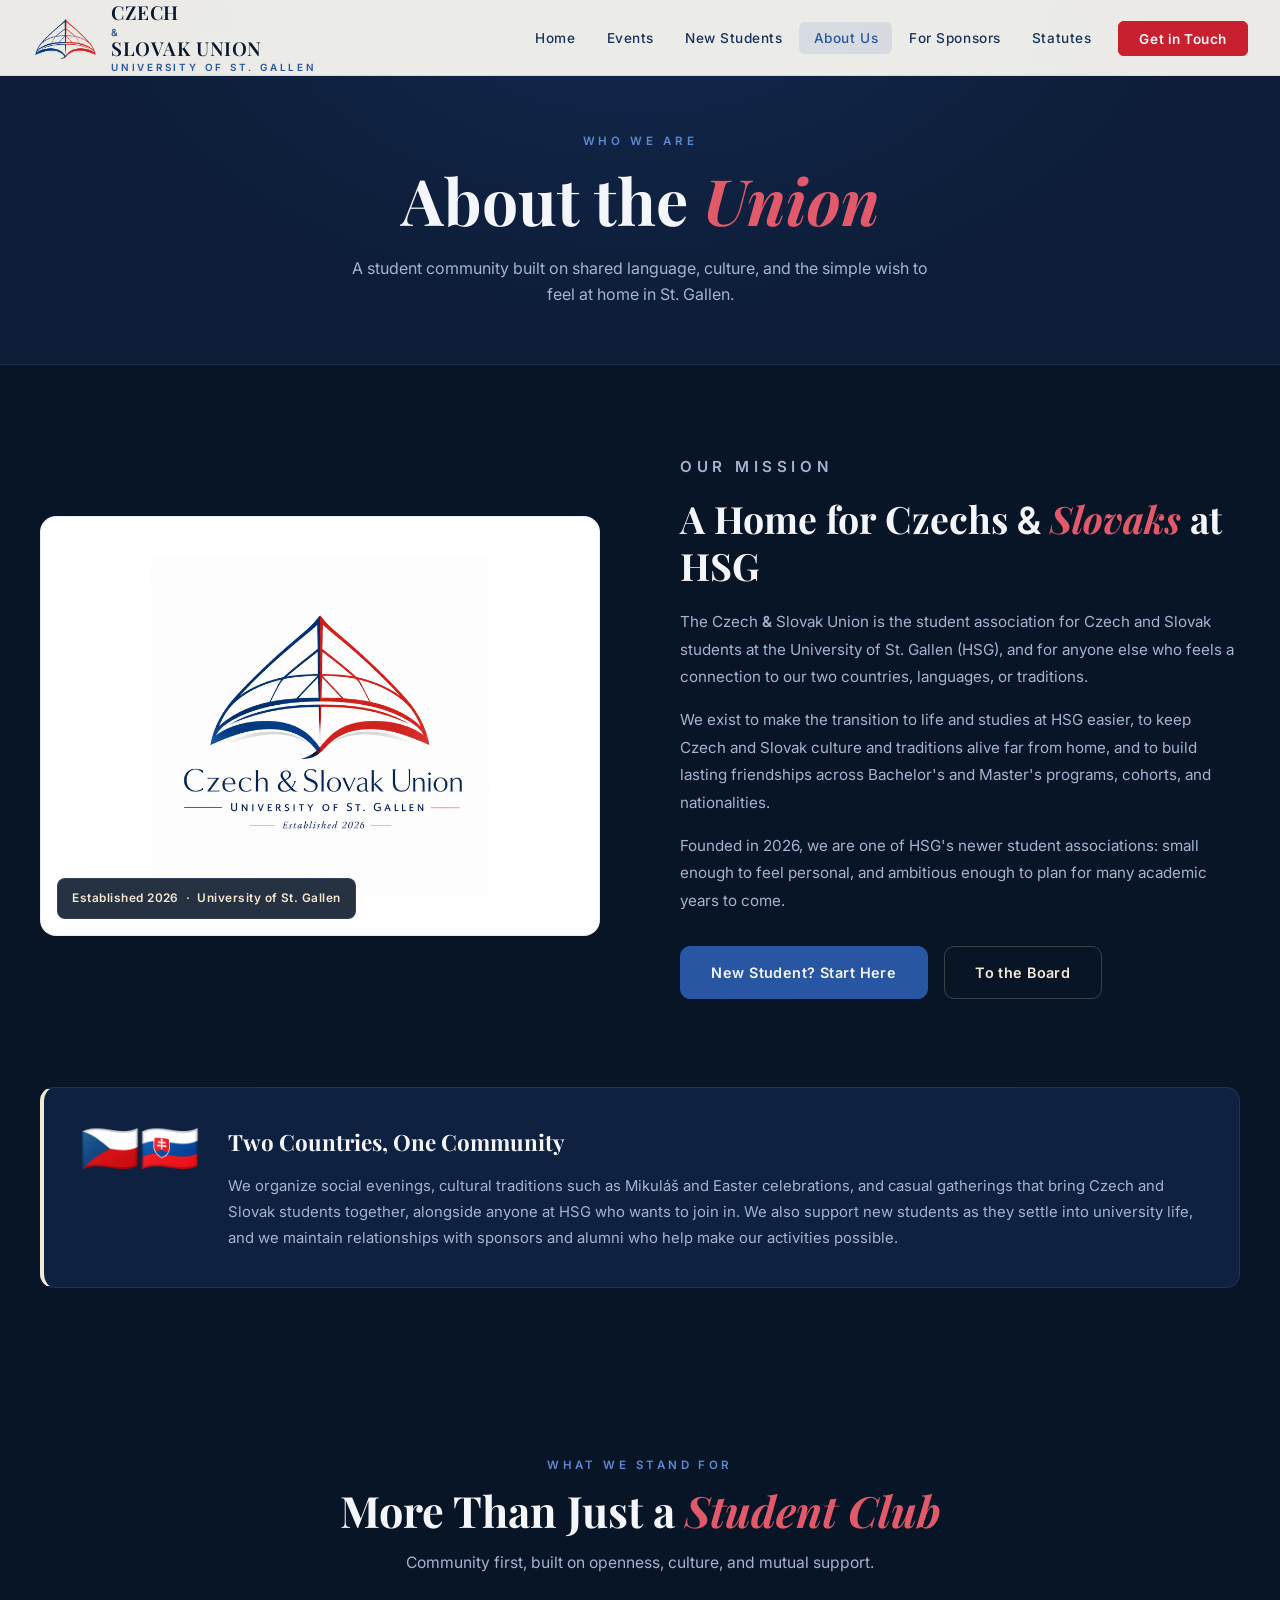
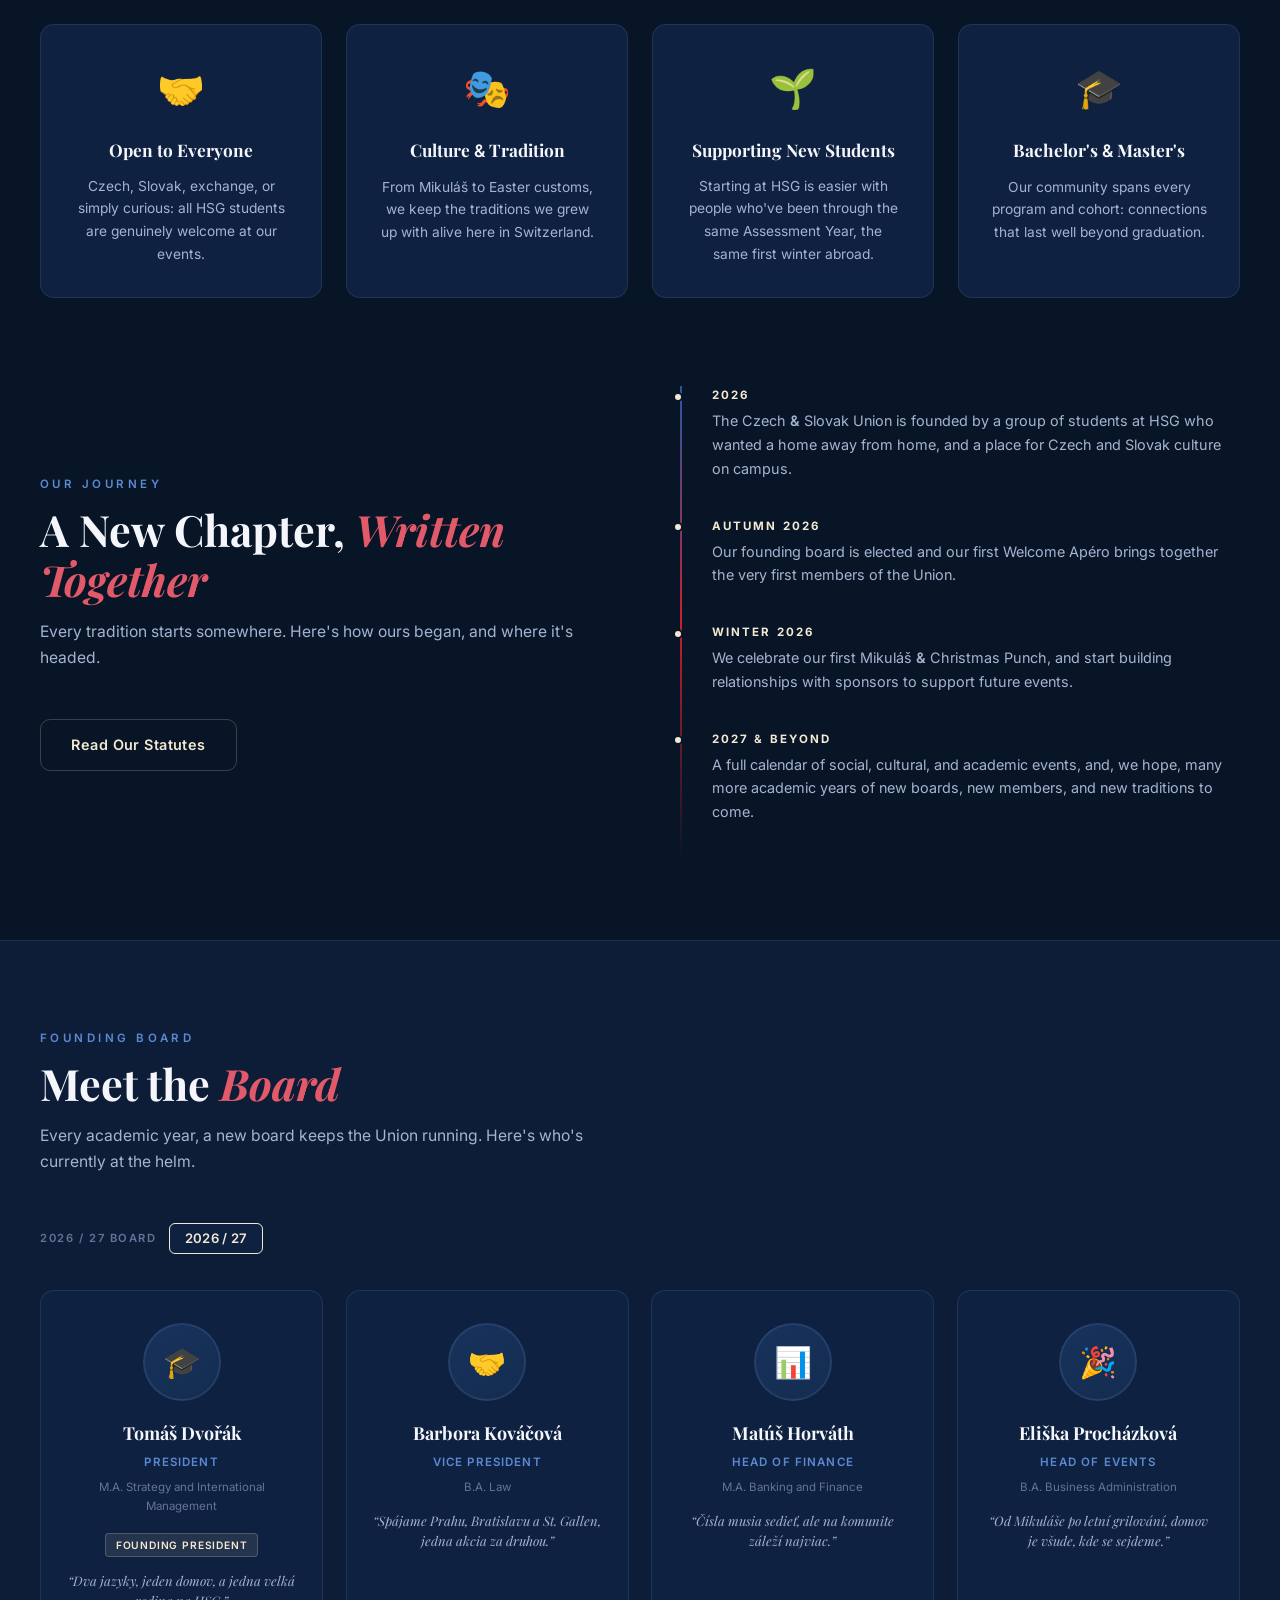
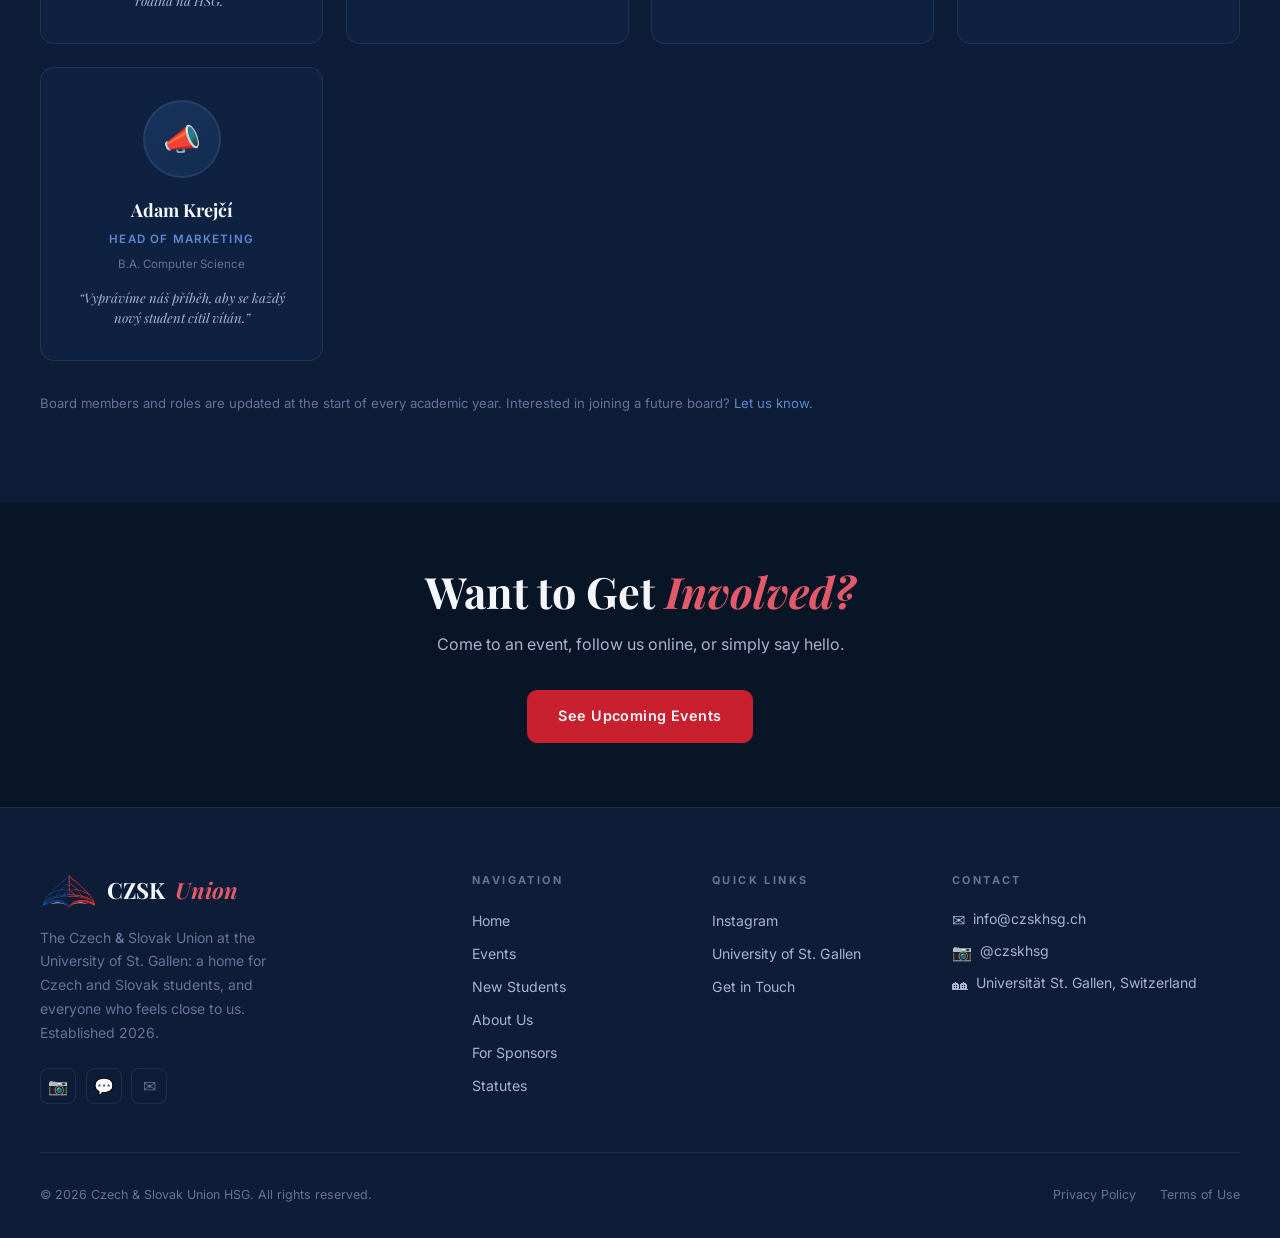
==== about.html @ ae528cc8 "first web" ====
<!DOCTYPE html>
<html lang="en">
<head>
  <meta charset="UTF-8" />
  <meta name="viewport" content="width=device-width, initial-scale=1.0" />
  <title>About Us &middot; Czech &amp; Slovak Union HSG</title>
  <meta name="description" content="Learn about the Czech & Slovak Union at the University of St. Gallen and meet the board." />
  <link rel="icon" href="assets/czech_slovak_union_dome_transparent_FavIcon.png" type="image/png" />
  <link rel="stylesheet" href="css/style.css" />
</head>
<body class="page-about">

  <!-- NAV -->
  <nav class="nav">
    <a href="index.html" class="nav-logo">
      <img src="assets/czech_slovak_union_dome_transparent_FavIcon.png" alt="Czech & Slovak Union Logo" onerror="this.style.display='none'" />
      <span class="nav-logo-text">CZECH <span class="amp">&amp;</span> SLOVAK UNION<span>University of St. Gallen</span></span>
    </a>
    <ul class="nav-links" id="nav-links">
      <li class="nav-mobile-header">
        <button class="nav-close" aria-label="Close menu">&#x2715;</button>
        <a href="index.html" class="nav-mobile-brand">
          <img src="assets/czech_slovak_union_dome_transparent_FavIcon.png" alt="Logo" onerror="this.style.display='none'" />
          <span class="nav-mobile-brand-text">CZECH <span class="amp">&amp;</span> SLOVAK UNION<span>University of St. Gallen</span></span>
        </a>
        <p class="nav-mobile-slogan">Domov daleko od domova.</p>
      </li>
      <li><a class="nav-link" href="index.html" data-page="index.html">Home</a></li>
      <li><a class="nav-link" href="events.html" data-page="events.html">Events</a></li>
      <li><a class="nav-link" href="new-students.html" data-page="new-students.html">New Students</a></li>
      <li><a class="nav-link" href="about.html" data-page="about.html">About Us</a></li>
      <li><a class="nav-link" href="shop.html" data-page="shop.html">For Sponsors</a></li>
      <li><a class="nav-link" href="statutes.html" data-page="statutes.html">Statutes</a></li>
      <li><a class="nav-cta" href="contact.html" data-page="contact.html">Get in Touch</a></li>
    </ul>
    <button class="nav-toggle" id="nav-toggle" aria-label="Menu">
      <span></span><span></span><span></span>
    </button>
  </nav>

  <!-- PAGE HERO -->
  <div class="page-hero">
    <div class="inner">
      <p class="page-hero-label">Who We Are</p>
      <h1 class="page-hero-title">About the <span class="accent">Union</span></h1>
      <p class="page-hero-sub">A student community built on shared language, culture, and the simple wish to feel at home in St. Gallen.</p>
    </div>
  </div>

  <!-- ABOUT -->
  <section class="section">
    <div class="section-inner">
      <div class="split-grid">
        <div class="reveal-left">
          <div class="about-img-wrap on-white">
            <img src="assets/CZSKHSG%20LOGO.png" alt="Czech & Slovak Union crest"
              onerror="this.parentElement.style.background='var(--bg-3)'; this.style.display='none'" />
            <div class="about-img-badge">Established 2026 &nbsp;&middot;&nbsp; University of St. Gallen</div>
          </div>
        </div>
        <div class="about-text reveal-right">
          <p class="section-label">Our Mission</p>
          <h2>A Home for Czechs <span class="amp">&amp;</span> <span class="accent">Slovaks</span> at HSG</h2>
          <p>
            The Czech <span class="amp">&amp;</span> Slovak Union is the student association for Czech and Slovak students at the University of St. Gallen (HSG), and for anyone else who feels a connection to our two countries, languages, or traditions.
          </p>
          <p>
            We exist to make the transition to life and studies at HSG easier, to keep Czech and Slovak culture and traditions alive far from home, and to build lasting friendships across Bachelor's and Master's programs, cohorts, and nationalities.
          </p>
          <p>
            Founded in 2026, we are one of HSG's newer student associations: small enough to feel personal, and ambitious enough to plan for many academic years to come.
          </p>
          <div style="margin-top:2rem; display:flex; gap:1rem; flex-wrap:wrap;">
            <a href="new-students.html" class="btn btn-primary">New Student? Start Here</a>
            <a href="#board" class="btn btn-outline">To the Board</a>
          </div>
        </div>
      </div>
    </div>
  </section>

  <!-- WHAT WE DO -->
  <section style="padding: 0 2rem 5rem;">
    <div class="section-inner">
      <div class="info-card reveal">
        <div class="info-icon">🇨🇿🇸🇰</div>
        <div>
          <h3>Two Countries, One Community</h3>
          <p>
            We organize social evenings, cultural traditions such as Mikuláš and Easter celebrations, and casual gatherings that bring Czech and Slovak students together, alongside anyone at HSG who wants to join in. We also support new students as they settle into university life, and we maintain relationships with sponsors and alumni who help make our activities possible.
          </p>
        </div>
      </div>
    </div>
  </section>

  <!-- VALUES -->
  <section class="section">
    <div class="section-inner">
      <div style="text-align:center; max-width:700px; margin:0 auto 3rem;" class="reveal">
        <p class="section-label">What We Stand For</p>
        <h2 class="section-title">More Than Just a <span class="accent">Student Club</span></h2>
        <p class="section-desc" style="margin: 0 auto;">Community first, built on openness, culture, and mutual support.</p>
      </div>
      <div style="display:grid; grid-template-columns:repeat(auto-fit, minmax(230px,1fr)); gap:1.5rem;">

        <div class="value-card reveal">
          <div class="value-icon">🤝</div>
          <h3>Open to Everyone</h3>
          <p>Czech, Slovak, exchange, or simply curious: all HSG students are genuinely welcome at our events.</p>
        </div>

        <div class="value-card reveal" style="transition-delay:0.1s;">
          <div class="value-icon">🎭</div>
          <h3>Culture <span class="amp">&amp;</span> Tradition</h3>
          <p>From Mikuláš to Easter customs, we keep the traditions we grew up with alive here in Switzerland.</p>
        </div>

        <div class="value-card reveal" style="transition-delay:0.2s;">
          <div class="value-icon">🌱</div>
          <h3>Supporting New Students</h3>
          <p>Starting at HSG is easier with people who've been through the same Assessment Year, the same first winter abroad.</p>
        </div>

        <div class="value-card reveal" style="transition-delay:0.3s;">
          <div class="value-icon">🎓</div>
          <h3>Bachelor's <span class="amp">&amp;</span> Master's</h3>
          <p>Our community spans every program and cohort: connections that last well beyond graduation.</p>
        </div>

      </div>
    </div>
  </section>

  <!-- TIMELINE -->
  <section style="padding: 0 2rem 5rem;">
    <div class="section-inner">
      <div class="split-grid">
        <div class="reveal-left">
          <p class="section-label">Our Journey</p>
          <h2 class="section-title">A New Chapter, <span class="accent">Written Together</span></h2>
          <p class="section-desc">Every tradition starts somewhere. Here's how ours began, and where it's headed.</p>
          <a href="statutes.html" class="btn btn-outline">Read Our Statutes</a>
        </div>
        <div class="timeline reveal-right">
          <div class="tl-item">
            <p class="tl-year">2026</p>
            <p class="tl-text">The Czech <span class="amp">&amp;</span> Slovak Union is founded by a group of students at HSG who wanted a home away from home, and a place for Czech and Slovak culture on campus.</p>
          </div>
          <div class="tl-item">
            <p class="tl-year">Autumn 2026</p>
            <p class="tl-text">Our founding board is elected and our first Welcome Apéro brings together the very first members of the Union.</p>
          </div>
          <div class="tl-item">
            <p class="tl-year">Winter 2026</p>
            <p class="tl-text">We celebrate our first Mikuláš <span class="amp">&amp;</span> Christmas Punch, and start building relationships with sponsors to support future events.</p>
          </div>
          <div class="tl-item">
            <p class="tl-year">2027 <span class="amp">&amp;</span> Beyond</p>
            <p class="tl-text">A full calendar of social, cultural, and academic events, and, we hope, many more academic years of new boards, new members, and new traditions to come.</p>
          </div>
        </div>
      </div>
    </div>
  </section>

  <!-- BOARD -->
  <section id="board" class="section" style="background:var(--bg-2); border-top:1px solid var(--border); scroll-margin-top:var(--nav-h);">
    <div class="section-inner">

      <div class="reveal" style="margin-bottom:1.5rem;">
        <p class="section-label" id="season-hero-label-wrap">Founding Board</p>
        <h2 class="section-title">Meet the <span class="accent">Board</span></h2>
        <p class="section-desc">Every academic year, a new board keeps the Union running. Here's who's currently at the helm.</p>
      </div>

      <!-- Season picker (ready for future academic years) -->
      <div class="season-picker reveal">
        <span class="season-picker-label" id="season-hero-label">2026 / 27 Board</span>
        <button class="season-btn active" data-season="26-27">2026 / 27</button>
      </div>

      <div class="board-grid"><!-- populated by js/app.js --></div>

      <p class="reveal" style="font-size:0.82rem; color:var(--gray); margin-top:2rem;">
        Board members and roles are updated at the start of every academic year. Interested in joining a future board? <a href="contact.html" style="color:var(--blue-light);">Let us know.</a>
      </p>
    </div>
  </section>

  <!-- CTA -->
  <section style="padding:4rem 2rem; text-align:center;">
    <div class="reveal" style="max-width:600px; margin:0 auto;">
      <h2 class="section-title">Want to Get <span class="accent">Involved?</span></h2>
      <p style="color:var(--gray-light); margin-bottom:2rem;">Come to an event, follow us online, or simply say hello.</p>
      <a href="events.html" class="btn btn-red">See Upcoming Events</a>
    </div>
  </section>

  <!-- FOOTER -->
  <footer class="footer">
    <div class="footer-top">
      <div>
        <div class="footer-brand-name">
          <img src="assets/czech_slovak_union_dome_transparent_FavIcon.png" alt="Logo" onerror="this.style.display='none'" />
          CZSK <span>Union</span>
        </div>
        <p class="footer-tagline">The Czech <span class="amp">&amp;</span> Slovak Union at the University of St. Gallen: a home for Czech and Slovak students, and everyone who feels close to us. Established 2026.</p>
        <div class="footer-socials">
          <a href="https://instagram.com/czskhsg" target="_blank" rel="noopener" class="social-icon" title="Instagram">&#128247;</a>
          <a href="contact.html" class="social-icon" title="WhatsApp">&#128172;</a>
          <a href="mailto:info@czskhsg.ch" class="social-icon" title="Email">&#9993;</a>
        </div>
      </div>
      <div class="footer-col">
        <h4>Navigation</h4>
        <div class="footer-links">
          <a href="index.html" class="footer-link">Home</a>
          <a href="events.html" class="footer-link">Events</a>
          <a href="new-students.html" class="footer-link">New Students</a>
          <a href="about.html" class="footer-link">About Us</a>
          <a href="shop.html" class="footer-link">For Sponsors</a>
          <a href="statutes.html" class="footer-link">Statutes</a>
        </div>
      </div>
      <div class="footer-col">
        <h4>Quick Links</h4>
        <div class="footer-links">
          <a href="https://instagram.com/czskhsg" target="_blank" class="footer-link">Instagram</a>
          <a href="https://www.unisg.ch" target="_blank" class="footer-link">University of St. Gallen</a>
          <a href="contact.html" class="footer-link">Get in Touch</a>
        </div>
      </div>
      <div class="footer-col">
        <h4>Contact</h4>
        <div class="footer-contact-item"><span class="contact-icon">&#9993;</span> info@czskhsg.ch</div>
        <div class="footer-contact-item"><span class="contact-icon">&#128247;</span> @czskhsg</div>
        <div class="footer-contact-item"><span class="contact-icon">&#127960;</span> Universität St. Gallen, Switzerland</div>
      </div>
    </div>
    <div class="footer-bottom">
      <p class="footer-copy">&copy; 2026 Czech &amp; Slovak Union HSG. All rights reserved.</p>
      <div class="footer-legal">
        <a href="privacy.html">Privacy Policy</a>
        <a href="terms.html">Terms of Use</a>
      </div>
    </div>
  </footer>

  <script src="js/app.js"></script>
</body>
</html>
---- css/style.css ----
/* ============================================================
   CZECH & SLOVAK UNION — HSG St. Gallen
   Main Stylesheet
   ============================================================ */

@import url('https://fonts.googleapis.com/css2?family=Playfair+Display:ital,wght@0,500;0,600;0,700;1,500;1,600&family=Inter:wght@300;400;500;600;700&display=swap');

/* ---- Variables ---- */
:root {
  --navy:        #0a1830;
  --navy-2:      #0f2140;
  --navy-3:      #17325c;
  --bg:          #081527;
  --bg-2:        #0d1d38;
  --bg-3:        #142c50;
  --bg-card:     #0f2140;
  --blue:        #2856a3;
  --blue-light:  #5b8ad1;
  --blue-glow:   rgba(40, 86, 163, 0.32);
  --red:         #c8202f;
  --red-light:   #e2596a;
  --red-glow:    rgba(200, 32, 47, 0.28);
  --cream:       #e8dcc0;
  --cream-light: #f3e9d2;
  --cream-glow:  rgba(232, 220, 192, 0.2);
  --white:       #f4f6fb;
  --gray:        #63739a;
  --gray-light:  #a6b3d0;
  --border:      rgba(120, 150, 200, 0.16);
  --border-cream:rgba(232, 220, 192, 0.22);
  --font-h:      'Playfair Display', 'Georgia', serif;
  --font-b:      'Inter', sans-serif;
  --nav-h:       76px;
  --t:           0.3s ease;
  --radius:      10px;
}

/* ---- Reset ---- */
*, *::before, *::after { box-sizing: border-box; margin: 0; padding: 0; }
html { scroll-behavior: smooth; }
body { font-family: var(--font-b); background: var(--bg); color: var(--white); overflow-x: hidden; line-height: 1.65; }
img  { max-width: 100%; display: block; }
a    { color: inherit; text-decoration: none; }
ul   { list-style: none; }
button { cursor: pointer; font-family: inherit; }

/* ---- Navigation ---- */
.nav {
  position: fixed; top: 0; left: 0; right: 0; z-index: 10000;
  height: var(--nav-h);
  display: flex; align-items: center;
  padding: 0 2rem;
  background: rgba(250, 248, 242, 0.94);
  backdrop-filter: blur(14px) saturate(1.3);
  border-bottom: 1px solid rgba(10, 24, 48, 0.08);
  transition: background var(--t), box-shadow var(--t);
}
.nav.scrolled {
  background: rgba(250, 248, 242, 0.99);
  box-shadow: 0 4px 24px rgba(10, 24, 48, 0.08);
}
.nav-logo {
  display: flex; align-items: center; gap: 0.75rem; flex-shrink: 0;
}
.nav-logo img   { height: 44px; width: auto; }
.nav-logo-text  {
  font-family: var(--font-h); font-size: 1.2rem; font-weight: 600;
  letter-spacing: 0.03em; line-height: 1.1;
  color: var(--navy);
  white-space: nowrap;
}
.nav-logo-text span { color: var(--blue); display: block; font-size: 0.62rem; letter-spacing: 0.28em; font-family: var(--font-b); font-weight: 600; text-transform: uppercase; margin-top: 0.2rem; }

.nav-links {
  display: flex; align-items: center; gap: 0.15rem; margin-left: auto;
}
.nav-link {
  font-family: var(--font-b); font-size: 0.85rem; font-weight: 500;
  letter-spacing: 0.04em;
  padding: 0.5rem 0.9rem; border-radius: 6px;
  color: var(--navy-3);
  transition: color var(--t), background var(--t);
  white-space: nowrap;
}
.nav-link:hover, .nav-link.active {
  color: var(--blue); background: rgba(40, 86, 163, 0.1);
}
.nav-cta {
  font-family: var(--font-b); font-size: 0.85rem; font-weight: 600;
  letter-spacing: 0.04em;
  padding: 0.55rem 1.25rem; border-radius: 6px; margin-left: 0.65rem;
  background: var(--red); color: var(--white);
  border: 1.5px solid var(--red);
  transition: all var(--t);
  white-space: nowrap;
}
.nav-cta:hover { background: var(--red-light); border-color: var(--red-light); transform: translateY(-1px); }

.nav-mobile-header { display: none; }
.nav-toggle {
  display: none; flex-direction: column; gap: 5px; margin-left: auto; padding: 4px;
  background: none; border: none;
}
.nav-toggle span {
  width: 24px; height: 2px; background: var(--navy);
  border-radius: 2px; transition: var(--t);
  display: block;
}
.nav-toggle.open span:nth-child(1) { transform: rotate(45deg) translate(5px, 5px); }
.nav-toggle.open span:nth-child(2) { opacity: 0; }
.nav-toggle.open span:nth-child(3) { transform: rotate(-45deg) translate(5px, -5px); }

/* ---- Ticker ---- */
.ticker-wrap {
  background: var(--navy-2);
  padding: 0.6rem 0; overflow: hidden; white-space: nowrap;
  border-bottom: 1px solid var(--border);
}
.ticker {
  display: inline-flex; gap: 0;
  width: max-content;
  animation: tickerScroll 24s linear infinite;
}
.ticker-item {
  font-family: var(--font-h); font-style: italic; font-size: 0.82rem; letter-spacing: 0.03em;
  color: var(--cream-light);
  padding: 0 2.75rem;
  position: relative;
}
.ticker-item::after {
  content: '\2022'; position: absolute; right: -1.5rem; color: var(--red-light); font-style: normal;
}
@keyframes tickerScroll {
  0%   { transform: translateX(0); }
  100% { transform: translateX(-50%); }
}

/* ---- Hero ---- */
.hero {
  position: relative; min-height: 100vh;
  display: flex; align-items: center; justify-content: center;
  padding-top: var(--nav-h); overflow: hidden;
}
.hero-bg-fallback {
  position: absolute; inset: 0;
  background: radial-gradient(ellipse at 50% 30%, #16305a 0%, #081527 62%),
              linear-gradient(160deg, #0d2140 0%, #061020 100%);
  z-index: 0;
}
.hero-watermark {
  position: absolute; left: 50%; top: 46%; transform: translate(-50%, -50%);
  width: min(1400px, 165vw);
  opacity: 0.1;
  z-index: 0;
  filter: saturate(0.6) brightness(1.6);
  pointer-events: none;
}
.hero-grid-overlay {
  position: absolute; inset: 0; z-index: 1;
  background-image:
    linear-gradient(rgba(91,138,209,0.05) 1px, transparent 1px),
    linear-gradient(90deg, rgba(91,138,209,0.05) 1px, transparent 1px);
  background-size: 64px 64px;
  mask-image: radial-gradient(ellipse at 50% 40%, black 30%, transparent 75%);
}
.hero-vignette {
  position: absolute; inset: 0; z-index: 2;
  background: radial-gradient(ellipse at center, transparent 38%, rgba(8,21,39,0.9) 100%);
}
.hero-bottom-fade {
  position: absolute; bottom: 0; left: 0; right: 0; height: 30%; z-index: 3;
  background: linear-gradient(to bottom, transparent, var(--bg));
}

/* Hero background photo + waving flag color-tint overlay */
.hero-photo { position: absolute; inset: 0; z-index: 0; overflow: hidden; }
.hero-photo img {
  width: 100%; height: 100%; object-fit: cover; object-position: center 62%;
  filter: brightness(0.66) saturate(1.05);
}
.hero-flag-tint {
  position: absolute; inset: 0; z-index: 2;
  mix-blend-mode: multiply; opacity: 0.68;
  pointer-events: none;
}
.hero-flag-tint svg { width: 100%; height: 100%; display: block; filter: url(#flagWave); }
.hero-credit {
  position: absolute; bottom: 0.7rem; right: 1rem; z-index: 6;
  font-size: 0.62rem; color: rgba(255,255,255,0.62); font-family: var(--font-b);
}
.hero-credit a { color: rgba(255,255,255,0.85); text-decoration: underline; }

/* Flags (legacy floating flag layout, kept for reuse) */
.hero-flags {
  position: absolute; left: 50%; top: 50%; z-index: 3;
  width: min(920px, 92vw);
  transform: translate(-50%, -58%);
  display: flex; align-items: flex-end; justify-content: center;
  pointer-events: none;
  filter: drop-shadow(0 30px 60px rgba(0,0,0,0.45));
}
.flag-wrap {
  width: 46%; max-width: 380px;
  animation: flagFloat 6s ease-in-out infinite;
}
.flag-wrap.flag-cz { margin-right: -6%; transform: rotate(-3deg); animation-delay: 0s; }
.flag-wrap.flag-sk { margin-left: -6%; transform: rotate(3deg); animation-delay: -3s; z-index: 1; }
.flag-wrap svg { width: 100%; height: auto; display: block; }
.flag-wave { filter: url(#flagWave); }
@keyframes flagFloat {
  0%, 100% { translate: 0 0; }
  50%      { translate: 0 -10px; }
}

.hero-content {
  position: relative; z-index: 4; text-align: center;
  max-width: 880px; padding: 2rem;
}
.hero-eyebrow {
  font-family: var(--font-b); font-size: 0.75rem; font-weight: 600; letter-spacing: 0.34em;
  text-transform: uppercase; color: var(--cream-light); margin-bottom: 1.15rem;
  opacity: 0; animation: fadeUp 0.8s 0.3s ease forwards;
}
.hero-title {
  font-family: var(--font-h);
  font-size: clamp(2.6rem, 6.2vw, 4.6rem);
  font-weight: 700; line-height: 1.05; letter-spacing: 0;
  margin-bottom: 1.25rem;
  opacity: 0; animation: fadeUp 0.9s 0.5s ease forwards;
}
.hero-title .accent { color: var(--red-light); font-style: italic; }
.hero-sub {
  font-size: clamp(0.95rem, 1.6vw, 1.1rem); font-weight: 300;
  color: var(--gray-light); max-width: 560px; margin: 0 auto 2.5rem;
  opacity: 0; animation: fadeUp 0.8s 0.7s ease forwards;
}
.hero-ctas {
  display: flex; gap: 1rem; justify-content: center; flex-wrap: wrap;
  opacity: 0; animation: fadeUp 0.8s 0.9s ease forwards;
}
.hero-scroll {
  position: absolute; bottom: 1.25rem; left: 50%; transform: translateX(-50%);
  z-index: 4; display: flex; flex-direction: column; align-items: center; gap: 0.5rem;
  color: var(--gray); font-size: 0.65rem; letter-spacing: 0.2em; text-transform: uppercase;
  opacity: 0; animation: fadeIn 1s 1.8s ease forwards;
}
.hero-scroll .arrow {
  width: 18px; height: 18px;
  border-right: 2px solid var(--gray); border-bottom: 2px solid var(--gray);
  transform: rotate(45deg);
  animation: arrowBounce 1.5s infinite;
}
@keyframes arrowBounce {
  0%,100% { transform: rotate(45deg) translateY(0); }
  50%      { transform: rotate(45deg) translateY(5px); }
}

/* ---- Buttons ---- */
.btn {
  display: inline-flex; align-items: center; gap: 0.5rem;
  font-family: var(--font-b); font-size: 0.9rem; font-weight: 600;
  letter-spacing: 0.03em;
  padding: 0.85rem 1.9rem; border-radius: var(--radius);
  border: 1.5px solid transparent;
  transition: all var(--t);
}
.btn-primary {
  background: var(--blue); color: var(--white); border-color: var(--blue);
}
.btn-primary:hover {
  background: var(--blue-light); border-color: var(--blue-light);
  transform: translateY(-2px); box-shadow: 0 10px 30px var(--blue-glow);
}
.btn-outline {
  background: transparent; color: var(--cream-light); border-color: var(--border-cream);
}
.btn-outline:hover {
  background: rgba(232,220,192,0.08); border-color: var(--cream-light);
  transform: translateY(-2px); box-shadow: 0 10px 30px var(--cream-glow);
}
.btn-red {
  background: var(--red); color: var(--white); border-color: var(--red);
}
.btn-red:hover {
  background: var(--red-light); border-color: var(--red-light);
  transform: translateY(-2px); box-shadow: 0 10px 30px var(--red-glow);
}

/* ---- Stats section ---- */
.stats-section {
  padding: 4rem 2rem;
  background: var(--bg-2);
  border-top: 1px solid var(--border); border-bottom: 1px solid var(--border);
}
.stats-grid {
  display: grid;
  grid-template-columns: repeat(4, 1fr);
  gap: 0;
  max-width: 900px; margin: 0 auto;
  text-align: center;
}
.stat-item {
  padding: 1.5rem 1rem;
  border-right: 1px solid var(--border);
}
.stat-item:last-child { border-right: none; }
.stat-number {
  font-family: var(--font-h);
  font-size: clamp(2.2rem, 4.4vw, 3.4rem);
  font-weight: 700; color: var(--cream-light); line-height: 1; margin-bottom: 0.4rem;
}
.stat-label {
  font-size: 0.7rem; letter-spacing: 0.16em; text-transform: uppercase; color: var(--gray);
}

/* ---- Section commons ---- */
.section { padding: 5.5rem 2rem; }
.section-inner { max-width: 1200px; margin: 0 auto; }
.section-label {
  font-family: var(--font-b); font-size: 0.72rem; font-weight: 600; letter-spacing: 0.3em;
  text-transform: uppercase; color: var(--blue-light); margin-bottom: 0.7rem;
}
.section-title {
  font-family: var(--font-h); font-size: clamp(1.9rem, 3.6vw, 2.7rem);
  font-weight: 700; line-height: 1.15; margin-bottom: 0.9rem;
}
.section-title .accent { color: var(--red-light); font-style: italic; }
.section-title .cream { color: var(--cream-light); font-style: italic; }
.section-desc { font-size: 0.98rem; color: var(--gray-light); max-width: 580px; margin-bottom: 3rem; }
.section-header-row {
  display: flex; align-items: flex-end; justify-content: space-between;
  gap: 2rem; margin-bottom: 3rem; flex-wrap: wrap;
}
.section-header-row .section-desc { margin-bottom: 0; }

/* ---- Event cards (home teaser) ---- */
.event-grid {
  display: grid; grid-template-columns: repeat(3, 1fr); gap: 1.5rem;
}
.event-card {
  background: var(--bg-card); border: 1px solid var(--border); border-radius: 14px;
  overflow: hidden; display: flex; flex-direction: column;
  transition: transform var(--t), border-color var(--t), box-shadow var(--t);
}
.event-card:hover {
  transform: translateY(-5px); border-color: var(--blue);
  box-shadow: 0 16px 48px rgba(40,86,163,0.2);
}
.event-img-wrap {
  height: 150px; overflow: hidden; position: relative;
  background: linear-gradient(135deg, var(--navy-3), var(--bg-3));
  display: flex; align-items: center; justify-content: center;
}
.event-img-placeholder { font-size: 3rem; opacity: 0.85; }
.event-tag {
  position: absolute; top: 0.85rem; left: 0.85rem;
  background: var(--red); color: var(--white);
  font-family: var(--font-b); font-size: 0.62rem; font-weight: 700; letter-spacing: 0.1em; text-transform: uppercase;
  padding: 0.22rem 0.6rem; border-radius: 4px;
}
.event-body { padding: 1.5rem; flex: 1; display: flex; flex-direction: column; }
.event-date { font-size: 0.72rem; color: var(--gray); letter-spacing: 0.08em; text-transform: uppercase; margin-bottom: 0.5rem; }
.event-title { font-family: var(--font-h); font-size: 1.15rem; font-weight: 700; margin-bottom: 0.7rem; line-height: 1.3; }
.event-excerpt { font-size: 0.875rem; color: var(--gray-light); line-height: 1.65; flex: 1; margin-bottom: 1.25rem; }
.event-read-more {
  font-family: var(--font-b); font-size: 0.8rem; font-weight: 600; letter-spacing: 0.04em;
  color: var(--blue-light); display: inline-flex; align-items: center; gap: 0.4rem;
  transition: gap var(--t), color var(--t);
}
.event-read-more:hover { gap: 0.75rem; color: var(--cream-light); }

/* ---- Highlight / quote band ---- */
.highlight-band {
  background: linear-gradient(135deg, var(--navy-2) 0%, #0a1b34 100%);
  border-top: 1px solid var(--border); border-bottom: 1px solid var(--border);
  padding: 4.5rem 2rem; text-align: center;
}
.highlight-band .inner { max-width: 760px; margin: 0 auto; }
.highlight-band .big-quote {
  font-family: var(--font-h); font-size: clamp(1.5rem, 3.2vw, 2.3rem);
  font-weight: 500; line-height: 1.4; font-style: italic;
  color: var(--white); margin-bottom: 1.15rem;
}
.highlight-band .big-quote .mark { color: var(--cream-light); }
.highlight-band .attribution {
  font-size: 0.78rem; letter-spacing: 0.18em; text-transform: uppercase; color: var(--gray);
}

/* ---- Page hero ---- */
.page-hero {
  padding: calc(var(--nav-h) + 3.5rem) 2rem 3.5rem;
  background: var(--bg-2);
  border-bottom: 1px solid var(--border);
  text-align: center; position: relative; overflow: hidden;
}
.page-hero::before {
  content: '';
  position: absolute; inset: 0;
  background: radial-gradient(ellipse at 50% -10%, rgba(40,86,163,0.2) 0%, transparent 65%);
}
.page-hero .inner { position: relative; z-index: 1; }
.page-hero-label {
  font-family: var(--font-b); font-size: 0.72rem; font-weight: 600; letter-spacing: 0.32em;
  text-transform: uppercase; color: var(--blue-light); margin-bottom: 0.85rem;
}
.page-hero-title {
  font-family: var(--font-h);
  font-size: clamp(2.2rem, 5.6vw, 4rem);
  font-weight: 700; line-height: 1.1;
  margin-bottom: 1.25rem;
}
.page-hero-title .accent { color: var(--red-light); font-style: italic; }
.page-hero-sub { font-size: 1rem; color: var(--gray-light); max-width: 580px; margin: 0 auto; }

/* ---- Split grid / About ---- */
.split-grid {
  display: grid; grid-template-columns: 1fr 1fr; gap: 5rem; align-items: center;
}
.split-grid.reverse { direction: rtl; }
.split-grid.reverse > * { direction: ltr; }
.about-img-wrap {
  border-radius: 16px; overflow: hidden;
  border: 1px solid var(--border); position: relative;
  aspect-ratio: 4/3;
  background: linear-gradient(150deg, var(--navy-3), var(--bg-3));
  display: flex; align-items: center; justify-content: center;
  padding: 2.5rem;
}
.about-img-wrap img { width: 100%; height: 100%; object-fit: contain; filter: drop-shadow(0 12px 30px rgba(0,0,0,0.35)); }
.about-img-wrap.on-white { background: #ffffff; }
.about-img-wrap.on-white img { filter: none; }
.about-img-badge {
  position: absolute; bottom: 1rem; left: 1rem;
  background: rgba(8,21,39,0.88); backdrop-filter: blur(10px);
  border: 1px solid var(--border); border-radius: 8px;
  padding: 0.6rem 0.9rem;
  font-family: var(--font-b); font-size: 0.74rem; font-weight: 600; letter-spacing: 0.04em;
  color: var(--cream-light);
}
.about-text h2 {
  font-family: var(--font-h); font-size: clamp(1.7rem, 3vw, 2.35rem); font-weight: 700;
  line-height: 1.2; margin-bottom: 1.25rem;
}
.about-text h2 .accent { color: var(--red-light); font-style: italic; }
.about-text p {
  font-size: 0.95rem; color: var(--gray-light); line-height: 1.8; margin-bottom: 1rem;
}

/* ---- Info / highlight card ---- */
.info-card {
  background: var(--bg-card);
  border: 1px solid var(--border); border-left: 4px solid var(--cream-light);
  border-radius: 14px; padding: 2.25rem;
  display: flex; gap: 1.75rem; align-items: flex-start;
}
.info-icon { font-size: 3rem; flex-shrink: 0; line-height: 1; }
.info-card h3 {
  font-family: var(--font-h); font-size: 1.4rem; font-weight: 700; margin-bottom: 0.75rem;
}
.info-card p { font-size: 0.93rem; color: var(--gray-light); line-height: 1.75; }

/* ---- Timeline ---- */
.timeline {
  padding-left: 2rem; position: relative;
}
.timeline::before {
  content: ''; position: absolute; left: 0; top: 0; bottom: 0;
  width: 2px;
  background: linear-gradient(to bottom, var(--blue), var(--red), transparent);
}
.tl-item { position: relative; padding-bottom: 2.25rem; }
.tl-item::before {
  content: ''; position: absolute; left: -2.45rem; top: 0.35rem;
  width: 10px; height: 10px; border-radius: 50%;
  background: var(--cream-light); border: 2px solid var(--bg);
}
.tl-year {
  font-family: var(--font-b); font-size: 0.72rem; font-weight: 700; letter-spacing: 0.18em;
  text-transform: uppercase; color: var(--cream-light); margin-bottom: 0.25rem;
}
.tl-text { font-size: 0.9rem; color: var(--gray-light); line-height: 1.65; }

/* ---- Values grid ---- */
.value-card {
  background: var(--bg-card); border: 1px solid var(--border); border-radius: 14px;
  padding: 2rem; text-align: center;
  transition: transform var(--t), border-color var(--t);
}
.value-card:hover { transform: translateY(-4px); border-color: var(--blue); }
.value-icon { font-size: 2.4rem; margin-bottom: 1rem; }
.value-card h3 { font-family: var(--font-h); font-size: 1.08rem; font-weight: 700; margin-bottom: 0.6rem; }
.value-card p { font-size: 0.86rem; color: var(--gray-light); line-height: 1.65; }

/* ---- Board / roster ---- */
.board-tabs { display: flex; gap: 0.5rem; margin-bottom: 1.75rem; flex-wrap: wrap; }
.tab-btn {
  font-family: var(--font-b); font-size: 0.82rem; font-weight: 600;
  letter-spacing: 0.03em;
  padding: 0.55rem 1.2rem; border-radius: 6px;
  border: 1px solid var(--border); background: transparent; color: var(--gray-light);
  transition: all var(--t);
}
.tab-btn:hover { border-color: var(--blue); color: var(--white); }
.tab-btn.active { background: var(--blue); border-color: var(--blue); color: var(--white); }

.season-picker { display: flex; align-items: center; gap: 0.5rem; margin-bottom: 2.25rem; flex-wrap: wrap; }
.season-picker-label {
  font-family: var(--font-b); font-size: 0.7rem; font-weight: 600; letter-spacing: 0.14em;
  text-transform: uppercase; color: var(--gray); margin-right: 0.25rem;
}
.season-btn {
  font-family: var(--font-b); font-size: 0.82rem; font-weight: 600;
  letter-spacing: 0.02em; padding: 0.4rem 0.95rem; border-radius: 6px;
  border: 1px solid var(--border); background: transparent; color: var(--gray-light);
  transition: all var(--t);
}
.season-btn:hover { border-color: var(--blue); color: var(--white); }
.season-btn.active { background: var(--bg-card); border-color: var(--cream-light); color: var(--cream-light); }

.board-grid {
  display: grid; grid-template-columns: repeat(auto-fill, minmax(230px, 1fr)); gap: 1.4rem;
}
.board-card {
  background: var(--bg-card); border: 1px solid var(--border); border-radius: 14px;
  padding: 2rem 1.6rem; text-align: center;
  transition: transform var(--t), border-color var(--t), box-shadow var(--t);
}
.board-card:hover {
  transform: translateY(-5px); border-color: var(--blue);
  box-shadow: 0 12px 36px rgba(40,86,163,0.2);
}
.board-avatar {
  width: 78px; height: 78px; border-radius: 50%;
  background: linear-gradient(150deg, var(--navy-3), var(--bg-3));
  border: 2px solid var(--border);
  margin: 0 auto 1.1rem;
  display: flex; align-items: center; justify-content: center;
  font-size: 1.9rem; overflow: hidden;
}
.board-name {
  font-family: var(--font-h); font-size: 1.12rem; font-weight: 700; margin-bottom: 0.3rem;
}
.board-role {
  font-size: 0.72rem; font-weight: 600; letter-spacing: 0.1em; text-transform: uppercase;
  color: var(--blue-light); margin-bottom: 0.4rem;
}
.board-program {
  font-size: 0.72rem; color: var(--gray); margin-bottom: 0.85rem;
}
.board-badge {
  display: inline-block;
  background: rgba(232,220,192,0.1); color: var(--cream-light);
  border: 1px solid var(--border-cream);
  font-family: var(--font-b); font-size: 0.64rem; font-weight: 600; letter-spacing: 0.08em; text-transform: uppercase;
  padding: 0.16rem 0.6rem; border-radius: 4px; margin-bottom: 0.85rem;
}
.board-quote {
  font-size: 0.82rem; color: var(--gray-light); font-style: italic; line-height: 1.55;
  font-family: var(--font-h);
}

/* ---- Calendar / Events ---- */
.cal-filter-row { display: flex; gap: 0.5rem; margin-bottom: 2rem; flex-wrap: wrap; }
.cal-filter-btn {
  font-family: var(--font-b); font-size: 0.8rem; font-weight: 600;
  letter-spacing: 0.03em;
  padding: 0.5rem 1.1rem; border-radius: 6px;
  border: 1px solid var(--border); background: transparent; color: var(--gray-light);
  transition: all var(--t);
}
.cal-filter-btn:hover { border-color: var(--blue); color: var(--white); }
.cal-filter-btn.active { background: var(--blue); border-color: var(--blue); color: var(--white); }

.cal-table-wrap {
  border: 1px solid var(--border); border-radius: 14px; overflow: hidden;
}
.cal-header {
  display: grid; grid-template-columns: 120px 70px 1fr 190px 110px;
  gap: 1rem; padding: 0.9rem 1.5rem;
  background: var(--bg-3);
  font-family: var(--font-b); font-size: 0.7rem; font-weight: 700; letter-spacing: 0.14em;
  text-transform: uppercase; color: var(--gray);
  border-bottom: 1px solid var(--border);
}
.cal-row {
  display: grid; grid-template-columns: 120px 70px 1fr 190px 110px;
  gap: 1rem; padding: 1.1rem 1.5rem;
  background: var(--bg-card);
  border-bottom: 1px solid var(--border);
  align-items: center; transition: background var(--t);
}
.cal-row:last-child { border-bottom: none; }
.cal-row:hover { background: var(--bg-3); }
.cal-row.upcoming-row { border-left: 3px solid var(--cream-light); }
.cal-date { font-size: 0.87rem; color: var(--white); font-weight: 600; }
.cal-time { font-size: 0.83rem; color: var(--gray-light); }
.cal-event { font-family: var(--font-h); font-size: 1rem; font-weight: 700; }
.cal-event-tag { font-size: 0.78rem; color: var(--gray-light); font-family: var(--font-b); font-weight: 400; display: block; margin-top: 0.15rem; }
.cal-venue { font-size: 0.82rem; color: var(--gray-light); }
.cal-status {
  display: inline-block; font-family: var(--font-b); font-size: 0.68rem; font-weight: 700;
  letter-spacing: 0.06em; text-transform: uppercase; padding: 0.24rem 0.6rem; border-radius: 4px;
}
.status-upcoming { background: rgba(91,138,209,0.16); color: var(--blue-light); }
.status-past { background: rgba(255,255,255,0.05); color: var(--gray); }
.status-flagship { background: rgba(232,220,192,0.14); color: var(--cream-light); }

/* ---- Forms ---- */
.form-group { margin-bottom: 1.25rem; }
.form-row { display: grid; grid-template-columns: 1fr 1fr; gap: 1.25rem; }
.form-label {
  display: block; font-family: var(--font-b); font-size: 0.72rem; font-weight: 600;
  letter-spacing: 0.14em; text-transform: uppercase; color: var(--gray-light);
  margin-bottom: 0.45rem;
}
.form-control {
  width: 100%; background: var(--bg-3); border: 1px solid var(--border);
  border-radius: var(--radius); color: var(--white); font-family: var(--font-b);
  font-size: 0.93rem; padding: 0.75rem 1rem; outline: none;
  transition: border-color var(--t), box-shadow var(--t);
}
.form-control:focus { border-color: var(--blue); box-shadow: 0 0 0 3px var(--blue-glow); }
.form-control::placeholder { color: var(--gray); }
select.form-control {
  appearance: none; cursor: pointer;
  background-image: url("data:image/svg+xml,%3Csvg xmlns='http://www.w3.org/2000/svg' width='10' height='7'%3E%3Cpath d='M5 7L0 0h10z' fill='%2363739a'/%3E%3C/svg%3E");
  background-repeat: no-repeat; background-position: right 1rem center;
  padding-right: 2.5rem;
}
textarea.form-control { min-height: 120px; resize: vertical; }
.form-check {
  display: flex; align-items: flex-start; gap: 0.75rem; margin-top: 0.75rem;
}
.form-check input { margin-top: 3px; accent-color: var(--blue); flex-shrink: 0; }
.form-check label { font-size: 0.875rem; color: var(--gray-light); line-height: 1.5; }

.form-card {
  background: var(--bg-card); border: 1px solid var(--border); border-radius: 16px; padding: 2.5rem;
}

.contact-block {
  background: var(--bg-card); border: 1px solid var(--border); border-radius: 12px;
  padding: 1.5rem;
}
.contact-block h4 {
  font-family: var(--font-b); font-size: 0.75rem; font-weight: 700; letter-spacing: 0.18em;
  text-transform: uppercase; color: var(--gray); margin-bottom: 0.85rem;
}
.contact-item {
  display: flex; align-items: center; gap: 0.65rem;
  font-size: 0.9rem; color: var(--gray-light); margin-bottom: 0.6rem;
}
.contact-item:last-child { margin-bottom: 0; }
.contact-icon { font-size: 1rem; flex-shrink: 0; }

/* ---- Success message ---- */
#success-msg, #shop-success {
  display: none; text-align: center; padding: 4rem 2rem;
  opacity: 0; transition: opacity 0.5s ease;
}
#success-msg.show, #shop-success.show { display: block; opacity: 1; }
.success-icon { font-size: 3.5rem; margin-bottom: 1rem; display: block; }
.success-msg-inner h3 {
  font-family: var(--font-h); font-size: 1.9rem; font-weight: 700; margin-bottom: 0.5rem;
}
.success-msg-inner p { color: var(--gray-light); font-size: 0.95rem; }

/* ---- Shop / products ---- */
.product-grid {
  display: grid;
  grid-template-columns: repeat(2, 1fr);
  gap: 2rem;
}
.product-card {
  background: var(--bg-card);
  border: 1px solid var(--border);
  border-radius: 18px;
  overflow: hidden;
  transition: transform var(--t), border-color var(--t), box-shadow var(--t);
}
.product-card:hover {
  transform: translateY(-6px);
  border-color: var(--blue);
  box-shadow: 0 20px 60px rgba(40,86,163,0.22);
}
.product-img-wrap {
  background: #eee7d8;
  display: flex; align-items: center; justify-content: center;
  position: relative;
  min-height: 320px;
  overflow: hidden;
}
.product-img-wrap img {
  width: 100%; height: 340px;
  object-fit: cover; display: block;
  transition: transform 0.5s ease;
}
.product-card:hover .product-img-wrap img { transform: scale(1.04); }
.product-badge {
  position: absolute; top: 1.25rem; right: 1.25rem;
  background: var(--cream-light); color: var(--navy);
  font-family: var(--font-b); font-size: 0.63rem; font-weight: 700;
  letter-spacing: 0.1em; text-transform: uppercase;
  padding: 0.3rem 0.75rem; border-radius: 20px;
}
.product-body { padding: 2rem; }
.product-name { font-family: var(--font-h); font-size: 1.45rem; font-weight: 700; margin-bottom: 0.3rem; }
.product-tag { font-size: 0.72rem; letter-spacing: 0.1em; text-transform: uppercase; color: var(--blue-light); margin-bottom: 1rem; }
.product-desc { font-size: 0.9rem; color: var(--gray-light); line-height: 1.7; margin-bottom: 1.25rem; }
.product-details { display: flex; flex-wrap: wrap; gap: 0.5rem; margin-bottom: 1.5rem; }
.product-detail-chip {
  background: var(--bg-3); border: 1px solid var(--border); border-radius: 20px;
  font-size: 0.75rem; color: var(--gray-light); padding: 0.25rem 0.75rem;
}
.product-price { font-family: var(--font-h); font-size: 1.4rem; font-weight: 700; color: var(--cream-light); margin-bottom: 1.25rem; }
.product-price span { font-size: 0.78rem; font-weight: 400; color: var(--gray); margin-left: 0.4rem; font-family: var(--font-b); }

.donation-card {
  background: linear-gradient(135deg, var(--navy-2), var(--bg-3));
  border: 1px solid var(--border-cream); border-radius: 18px;
  padding: 2.5rem; text-align: center;
}
.donation-card h3 { font-family: var(--font-h); font-size: 1.6rem; font-weight: 700; margin-bottom: 0.9rem; }
.donation-card p { color: var(--gray-light); font-size: 0.95rem; line-height: 1.8; max-width: 620px; margin: 0 auto 1.75rem; }

/* ---- Legal content (Statutes / Privacy / Terms) ---- */
.legal-content { padding: 4rem 2rem; max-width: 820px; margin: 0 auto; }
.legal-updated { font-size: 0.85rem; color: var(--gray); margin-bottom: 3rem; }
.legal-block { margin-bottom: 2.25rem; }
.legal-block h2 {
  font-family: var(--font-h); font-size: 1.3rem; font-weight: 700; margin-bottom: 0.75rem; color: var(--white);
}
.legal-block h3 {
  font-family: var(--font-h); font-size: 1.08rem; font-weight: 700; margin: 1.1rem 0 0.5rem; color: var(--cream-light);
}
.legal-block p, .legal-block li { color: var(--gray-light); line-height: 1.8; font-size: 0.94rem; }
.legal-block ul, .legal-block ol { padding-left: 1.4rem; margin: 0.5rem 0 0.5rem; }
.legal-block li { margin-bottom: 0.4rem; }
.legal-block a { color: var(--cream-light); }

/* ---- New students page ---- */
.audience-grid { display: grid; grid-template-columns: 1fr 1fr; gap: 2rem; }
.audience-card {
  background: var(--bg-card); border: 1px solid var(--border); border-radius: 18px;
  padding: 2.5rem; position: relative; overflow: hidden;
}
.audience-card::before {
  content: ''; position: absolute; top: 0; left: 0; right: 0; height: 3px;
}
.audience-card.bachelor::before { background: linear-gradient(90deg, var(--blue), var(--blue-light)); }
.audience-card.master::before   { background: linear-gradient(90deg, var(--red), var(--red-light)); }
.audience-icon { font-size: 2.6rem; margin-bottom: 1rem; }
.audience-card h3 { font-family: var(--font-h); font-size: 1.5rem; font-weight: 700; margin-bottom: 0.3rem; }
.audience-card .audience-tag { font-size: 0.72rem; letter-spacing: 0.16em; text-transform: uppercase; color: var(--gray); margin-bottom: 1.25rem; }
.audience-card p { font-size: 0.92rem; color: var(--gray-light); line-height: 1.8; margin-bottom: 1rem; }
.audience-card ul { padding-left: 1.2rem; margin-bottom: 0.5rem; }
.audience-card li { font-size: 0.9rem; color: var(--gray-light); line-height: 1.75; margin-bottom: 0.35rem; }

.community-links { display: flex; gap: 1rem; flex-wrap: wrap; margin-top: 1rem; }
.community-link {
  display: flex; align-items: center; gap: 0.75rem;
  background: var(--bg-card); border: 1px solid var(--border); border-radius: 12px;
  padding: 1rem 1.5rem; flex: 1; min-width: 220px;
  transition: all var(--t);
}
.community-link:hover { border-color: var(--blue); transform: translateY(-3px); }
.community-link .cl-icon { font-size: 1.5rem; }
.community-link .cl-text strong { display: block; font-family: var(--font-h); font-size: 1rem; }
.community-link .cl-text span { font-size: 0.8rem; color: var(--gray-light); }

.czech-section {
  background: var(--bg-2);
  border-top: 1px solid var(--border-cream);
  padding: 5rem 2rem;
  position: relative;
}
.czech-section::before {
  content: '';
  position: absolute; inset: 0;
  background: radial-gradient(ellipse at 50% 0%, rgba(232,220,192,0.06) 0%, transparent 60%);
  pointer-events: none;
}
.czech-badge {
  display: inline-flex; align-items: center; gap: 0.5rem;
  font-family: var(--font-b); font-size: 0.7rem; font-weight: 700; letter-spacing: 0.18em;
  text-transform: uppercase; color: var(--cream-light);
  border: 1px solid var(--border-cream); border-radius: 20px;
  padding: 0.4rem 1rem; margin-bottom: 1.25rem;
}

/* ---- Footer ---- */
.footer {
  background: var(--bg-2);
  border-top: 1px solid var(--border); padding: 4rem 2rem 2rem;
}
.footer-top {
  max-width: 1200px; margin: 0 auto;
  display: grid; grid-template-columns: 2fr 1fr 1fr 1.5fr; gap: 3rem;
  margin-bottom: 3rem;
}
.footer-brand-name {
  font-family: var(--font-h); font-size: 1.4rem; font-weight: 700;
  display: flex; align-items: center; gap: 0.6rem; margin-bottom: 1rem;
}
.footer-brand-name span { color: var(--red-light); font-style: italic; }
.footer-brand-name img { height: 38px; }
.footer-tagline { font-size: 0.875rem; color: var(--gray); line-height: 1.7; max-width: 270px; margin-bottom: 1.5rem; }
.footer-socials { display: flex; gap: 0.6rem; }
.social-icon {
  width: 36px; height: 36px; border-radius: 8px; border: 1px solid var(--border);
  display: flex; align-items: center; justify-content: center; font-size: 1rem;
  color: var(--gray); transition: all var(--t);
}
.social-icon:hover { border-color: var(--blue); color: var(--white); background: rgba(40,86,163,0.16); }
.footer-col h4 {
  font-family: var(--font-b); font-size: 0.68rem; font-weight: 700; letter-spacing: 0.22em; text-transform: uppercase;
  color: var(--gray); margin-bottom: 1.25rem;
}
.footer-links { display: flex; flex-direction: column; gap: 0.6rem; }
.footer-link { font-size: 0.88rem; color: var(--gray-light); transition: color var(--t); }
.footer-link:hover { color: var(--white); }
.footer-contact-item {
  display: flex; align-items: flex-start; gap: 0.5rem;
  font-size: 0.875rem; color: var(--gray-light); margin-bottom: 0.6rem; line-height: 1.4;
}
.footer-bottom {
  max-width: 1200px; margin: 0 auto;
  border-top: 1px solid var(--border); padding-top: 2rem;
  display: flex; align-items: center; justify-content: space-between; flex-wrap: wrap; gap: 1rem;
}
.footer-copy { font-size: 0.78rem; color: var(--gray); }
.footer-legal { display: flex; gap: 1.5rem; }
.footer-legal a { font-size: 0.78rem; color: var(--gray); transition: color var(--t); }
.footer-legal a:hover { color: var(--white); }

/* ---- Reveal animations ---- */
.reveal {
  opacity: 0; transform: translateY(22px);
  transition: opacity 0.7s ease, transform 0.7s ease;
}
.reveal.visible { opacity: 1; transform: none; }
.reveal-left {
  opacity: 0; transform: translateX(-22px);
  transition: opacity 0.7s ease, transform 0.7s ease;
}
.reveal-left.visible { opacity: 1; transform: none; }
.reveal-right {
  opacity: 0; transform: translateX(22px);
  transition: opacity 0.7s ease, transform 0.7s ease;
}
.reveal-right.visible { opacity: 1; transform: none; }

@keyframes fadeUp {
  from { opacity: 0; transform: translateY(28px); }
  to   { opacity: 1; transform: translateY(0); }
}
@keyframes fadeIn {
  from { opacity: 0; }
  to   { opacity: 1; }
}

/* ---- Utilities ---- */
.amp { font-family: var(--font-b); font-weight: 600; font-style: normal; }
.notice-banner {
  display: flex; gap: 1rem; align-items: flex-start;
  background: rgba(200,32,47,0.08); border: 1px solid rgba(200,32,47,0.3);
  border-left: 4px solid var(--red); border-radius: 10px;
  padding: 1.25rem 1.5rem; margin-bottom: 2.5rem;
}
.notice-banner .notice-icon { font-size: 1.3rem; flex-shrink: 0; line-height: 1.4; }
.notice-banner p { color: var(--gray-light); font-size: 0.9rem; line-height: 1.65; margin: 0; }
.notice-banner strong { color: var(--white); }
.text-cream { color: var(--cream-light); }
.text-red { color: var(--red-light); }
.text-blue { color: var(--blue-light); }
.text-gray { color: var(--gray); }
.mb-1 { margin-bottom: 1rem; }
.mb-2 { margin-bottom: 2rem; }
.mt-2 { margin-top: 2rem; }
.mt-3 { margin-top: 3rem; }
.text-center { text-align: center; }

/* ---- Responsive ---- */
@media (max-width: 1024px) {
  .footer-top { grid-template-columns: 1fr 1fr; gap: 2rem; }
  .split-grid { grid-template-columns: 1fr; gap: 2.5rem; }
  .split-grid.reverse { direction: ltr; }
  .event-grid { grid-template-columns: 1fr 1fr; }
  .stats-grid { grid-template-columns: repeat(2, 1fr); }
  .stat-item:nth-child(2) { border-right: none; }
  .stat-item:nth-child(1),
  .stat-item:nth-child(2) { border-bottom: 1px solid var(--border); }
  .cal-header, .cal-row { grid-template-columns: 110px 60px 1fr 100px; }
  .cal-header > *:nth-child(4), .cal-row > *:nth-child(4) { display: none; }
  .audience-grid { grid-template-columns: 1fr; }
  .product-grid { grid-template-columns: 1fr; }
}
@media (max-width: 1100px) {
  .nav-links:not(.open) { display: none; }
  .nav-toggle { display: flex; }
  .nav:has(.nav-links.open) { backdrop-filter: none; background: #faf8f2; }
  .nav-links.open {
    display: flex; flex-direction: column;
    position: fixed; top: 0; left: 0; right: 0; bottom: 0;
    background: #faf8f2;
    padding: 2rem 2rem 2rem;
    align-items: flex-start; gap: 0.5rem;
    z-index: 10001;
    overflow-y: auto;
  }
  .nav-links.open .nav-link { font-size: 1.5rem; padding: 0.6rem 0; color: var(--navy-3); }
  .nav-links.open .nav-cta  { font-size: 1.5rem; padding: 0.6rem 0; background: none; border: none; color: var(--red); }

  .nav-mobile-header {
    list-style: none;
    width: 100%;
    display: flex; flex-direction: column;
    padding-bottom: 1.25rem;
    margin-bottom: 0.5rem;
    border-bottom: 1px solid rgba(10,24,48,0.12);
    position: relative;
  }
  .nav-close {
    position: absolute; top: 0; right: 0;
    background: none; border: none; cursor: pointer;
    color: var(--navy); font-size: 1.8rem; line-height: 1;
    padding: 0.1rem 0.3rem;
  }
  .nav-mobile-brand {
    display: flex; align-items: center; gap: 0.75rem;
    text-decoration: none; margin-top: 0.25rem;
  }
  .nav-mobile-brand img { height: 46px; width: auto; }
  .nav-mobile-brand-text {
    font-family: var(--font-h); font-size: 1.25rem;
    color: var(--navy); letter-spacing: 0.01em;
  }
  .nav-mobile-brand-text span { display: block; color: var(--blue); font-size: 0.6rem; letter-spacing: 0.26em; font-family: var(--font-b); font-weight: 600; text-transform: uppercase; margin-top: 0.2rem; }
  .nav-mobile-slogan {
    margin-top: 0.65rem;
    font-size: 0.85rem; letter-spacing: 0.02em;
    color: var(--red); font-style: italic; font-family: var(--font-h);
  }
}
@media (max-width: 768px) {
  :root { --nav-h: 62px; }
  .nav { background: #faf8f2; backdrop-filter: none; }
  .event-grid  { grid-template-columns: 1fr; }
  .board-grid  { grid-template-columns: repeat(2, 1fr); }
  .form-row { grid-template-columns: 1fr; }
  .info-card { flex-direction: column; gap: 1rem; }
  .cal-header, .cal-row { grid-template-columns: 92px 1fr 78px; }
  .cal-header > *:nth-child(2), .cal-row > *:nth-child(2),
  .cal-header > *:nth-child(4), .cal-row > *:nth-child(4) { display: none; }
  .footer-top { grid-template-columns: 1fr; gap: 2rem; }
  .hero-ctas  { flex-direction: column; align-items: center; }
  .btn { justify-content: center; }
}
@media (max-width: 480px) {
  .board-grid { grid-template-columns: 1fr; }
  .stats-grid { grid-template-columns: 1fr 1fr; }
}
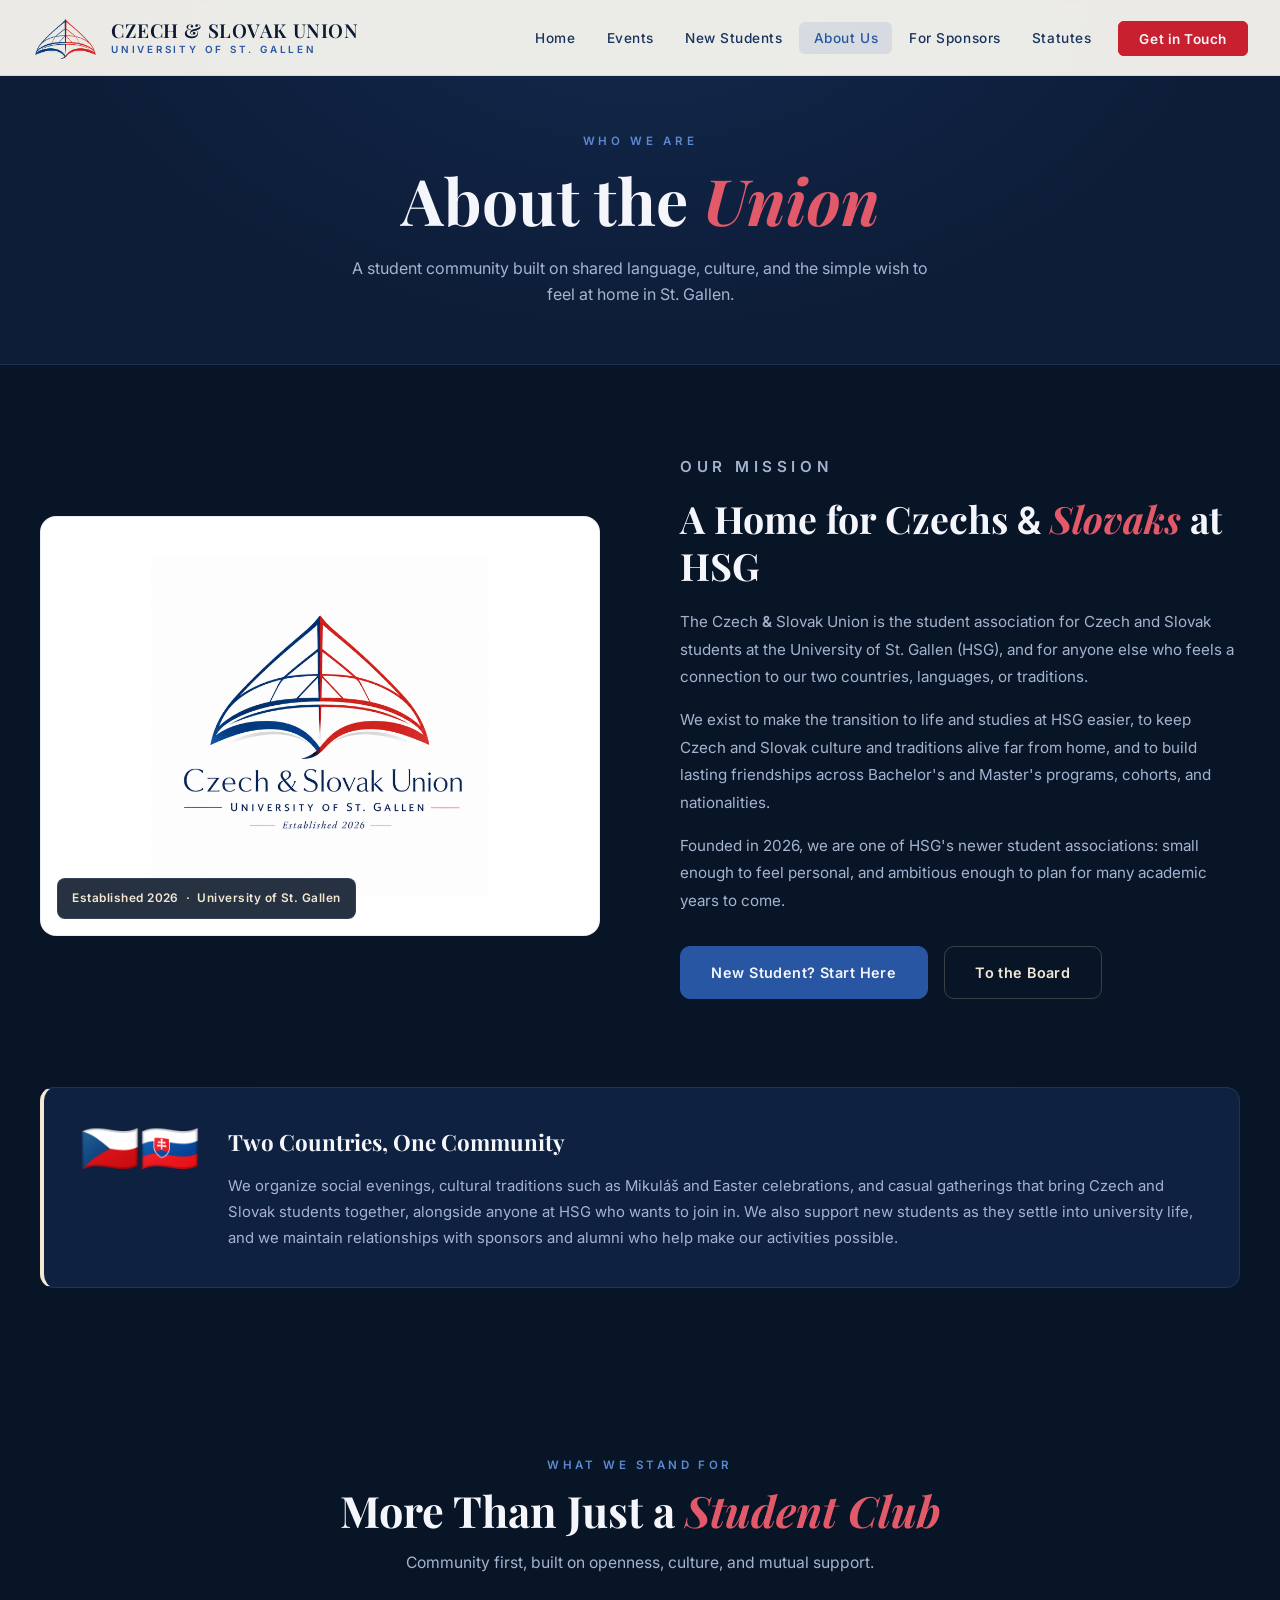
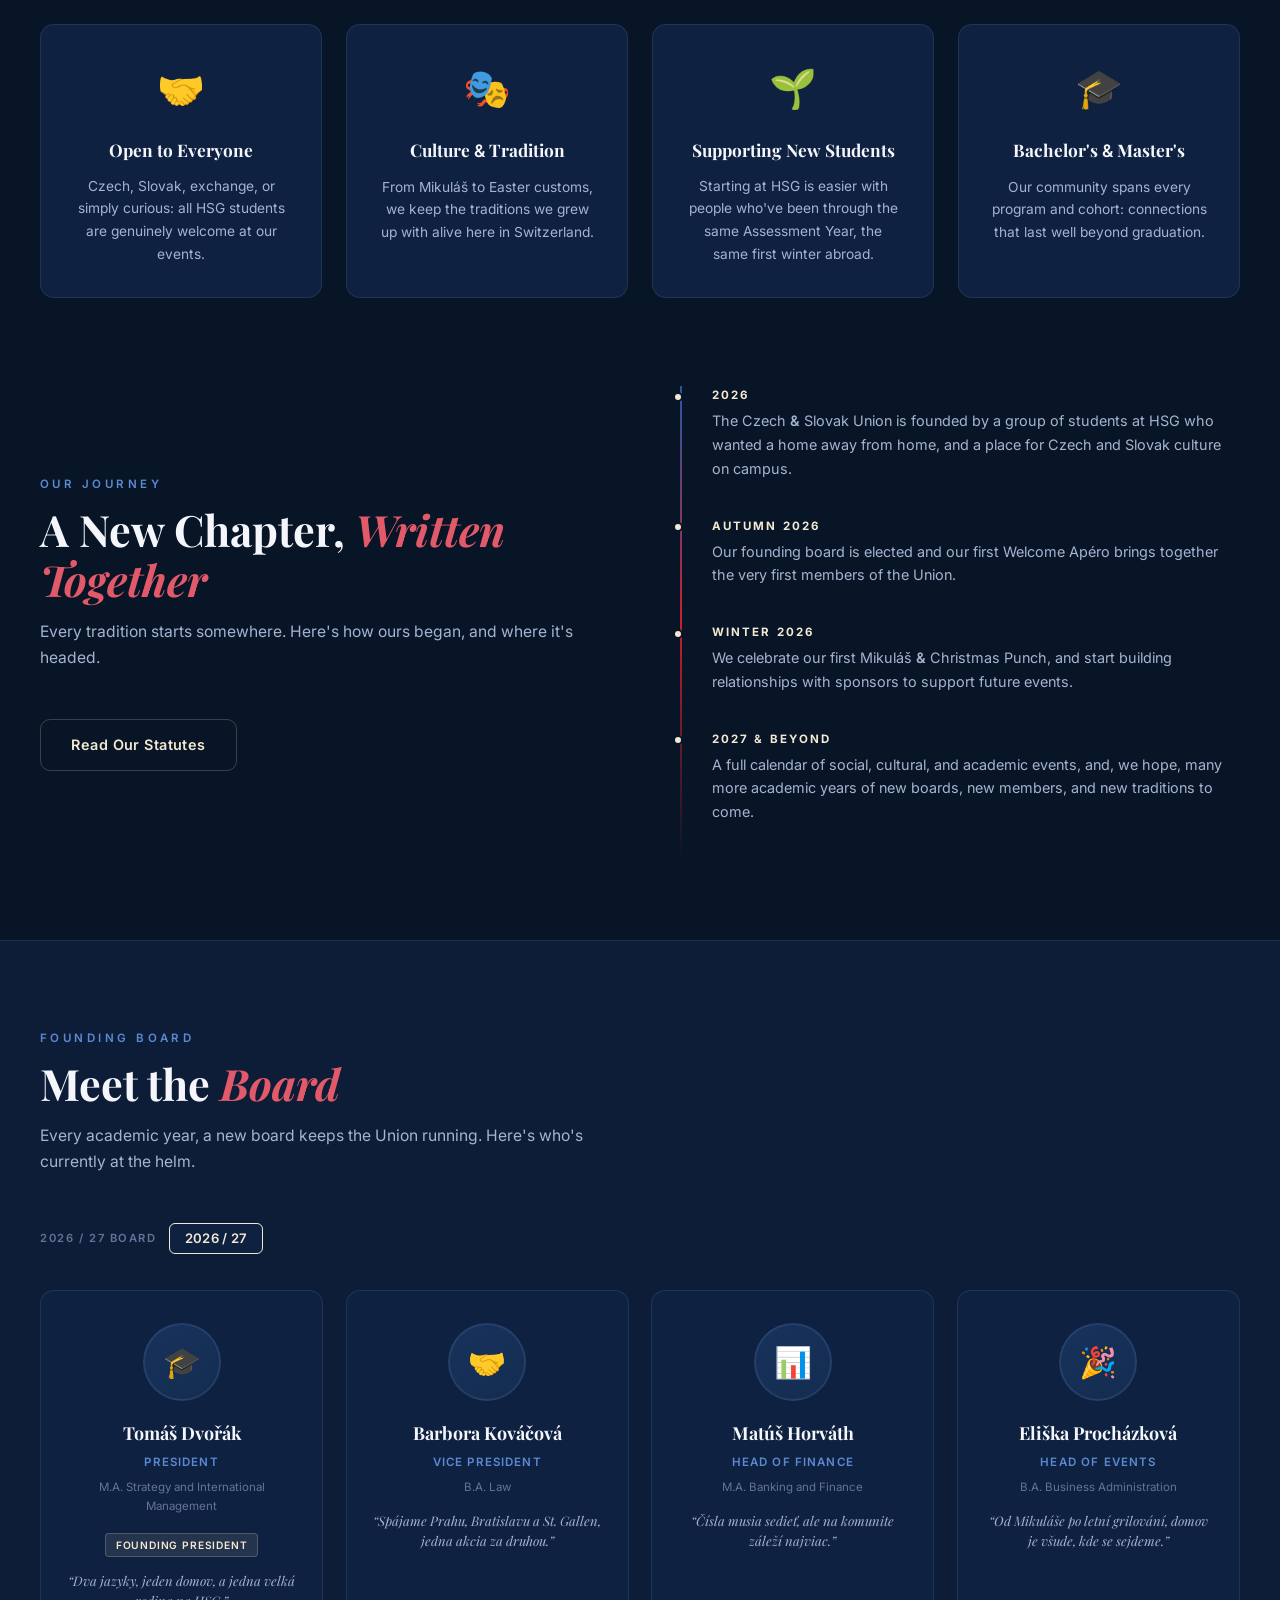
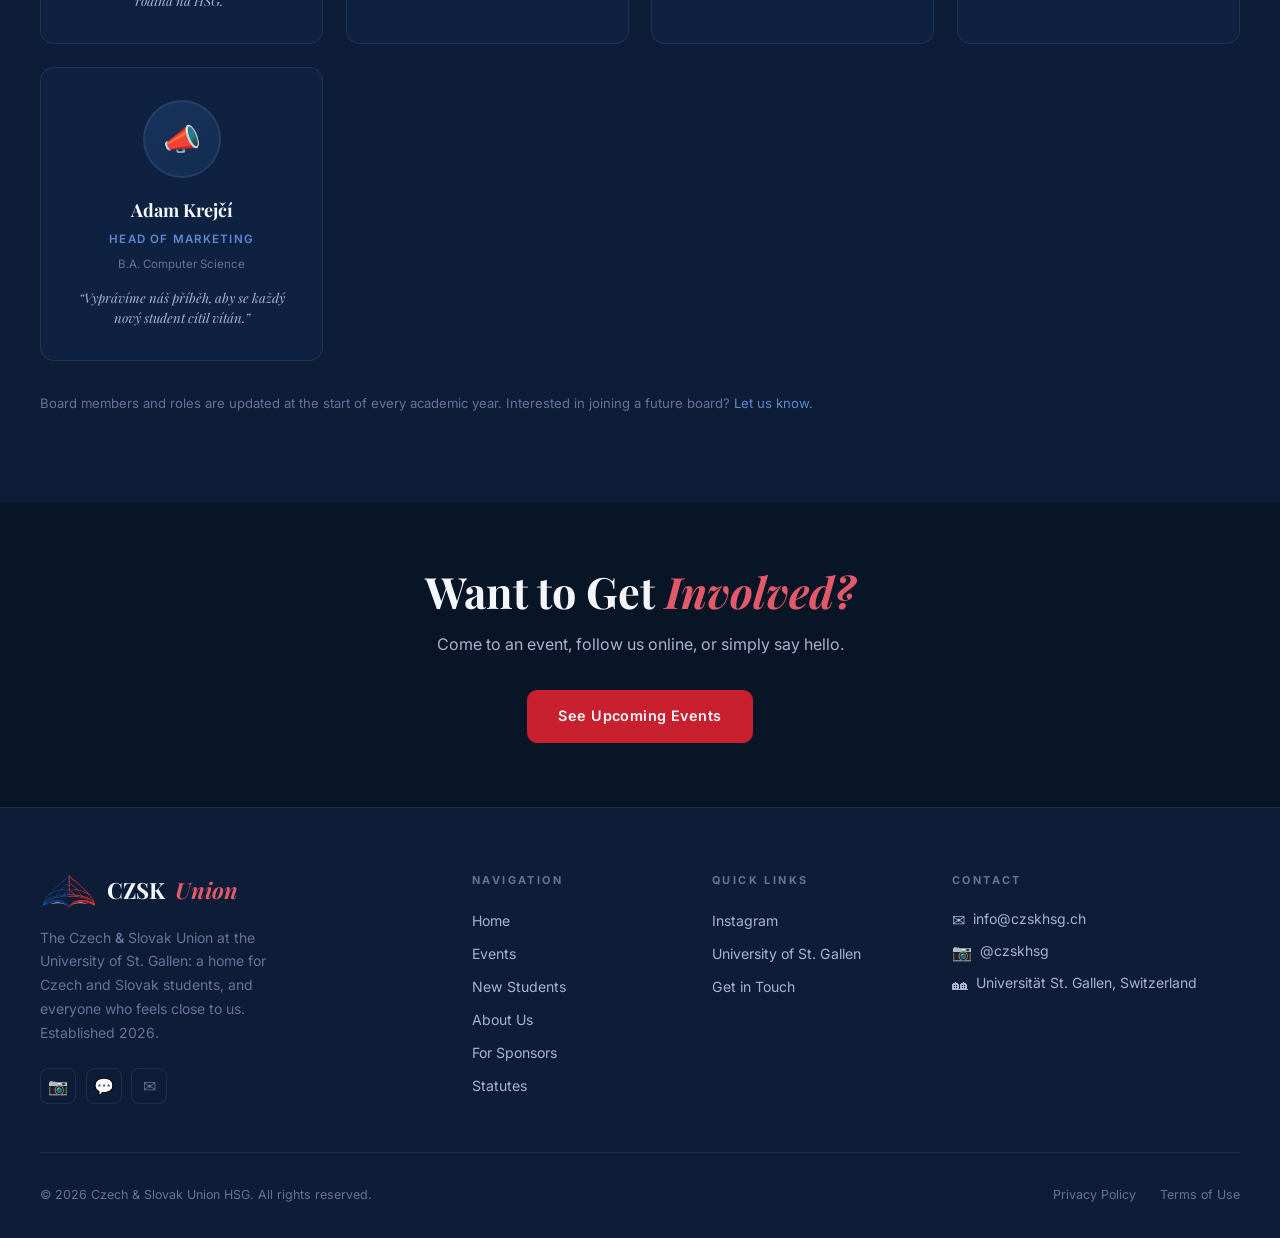
==== commit ae603ad6: "next changes" ====
--- a/about.html
+++ b/about.html
@@ -6,7 +6,7 @@
   <title>About Us &middot; Czech &amp; Slovak Union HSG</title>
   <meta name="description" content="Learn about the Czech & Slovak Union at the University of St. Gallen and meet the board." />
   <link rel="icon" href="assets/czech_slovak_union_dome_transparent_FavIcon.png" type="image/png" />
-  <link rel="stylesheet" href="css/style.css" />
+  <link rel="stylesheet" href="css/style.css?v=3" />
 </head>
 <body class="page-about">
 
@@ -14,14 +14,14 @@
   <nav class="nav">
     <a href="index.html" class="nav-logo">
       <img src="assets/czech_slovak_union_dome_transparent_FavIcon.png" alt="Czech & Slovak Union Logo" onerror="this.style.display='none'" />
-      <span class="nav-logo-text">CZECH <span class="amp">&amp;</span> SLOVAK UNION<span>University of St. Gallen</span></span>
+      <span class="nav-logo-text" style="white-space:nowrap;">CZECH &amp; SLOVAK UNION<span>University of St. Gallen</span></span>
     </a>
     <ul class="nav-links" id="nav-links">
       <li class="nav-mobile-header">
         <button class="nav-close" aria-label="Close menu">&#x2715;</button>
         <a href="index.html" class="nav-mobile-brand">
           <img src="assets/czech_slovak_union_dome_transparent_FavIcon.png" alt="Logo" onerror="this.style.display='none'" />
-          <span class="nav-mobile-brand-text">CZECH <span class="amp">&amp;</span> SLOVAK UNION<span>University of St. Gallen</span></span>
+          <span class="nav-mobile-brand-text">CZECH &amp; SLOVAK UNION<span>University of St. Gallen</span></span>
         </a>
         <p class="nav-mobile-slogan">Domov daleko od domova.</p>
       </li>
--- a/css/style.css
+++ b/css/style.css
@@ -68,6 +68,7 @@
   letter-spacing: 0.03em; line-height: 1.1;
   color: var(--navy);
   white-space: nowrap;
+  flex: none;
 }
 .nav-logo-text span { color: var(--blue); display: block; font-size: 0.62rem; letter-spacing: 0.28em; font-family: var(--font-b); font-weight: 600; text-transform: uppercase; margin-top: 0.2rem; }
 
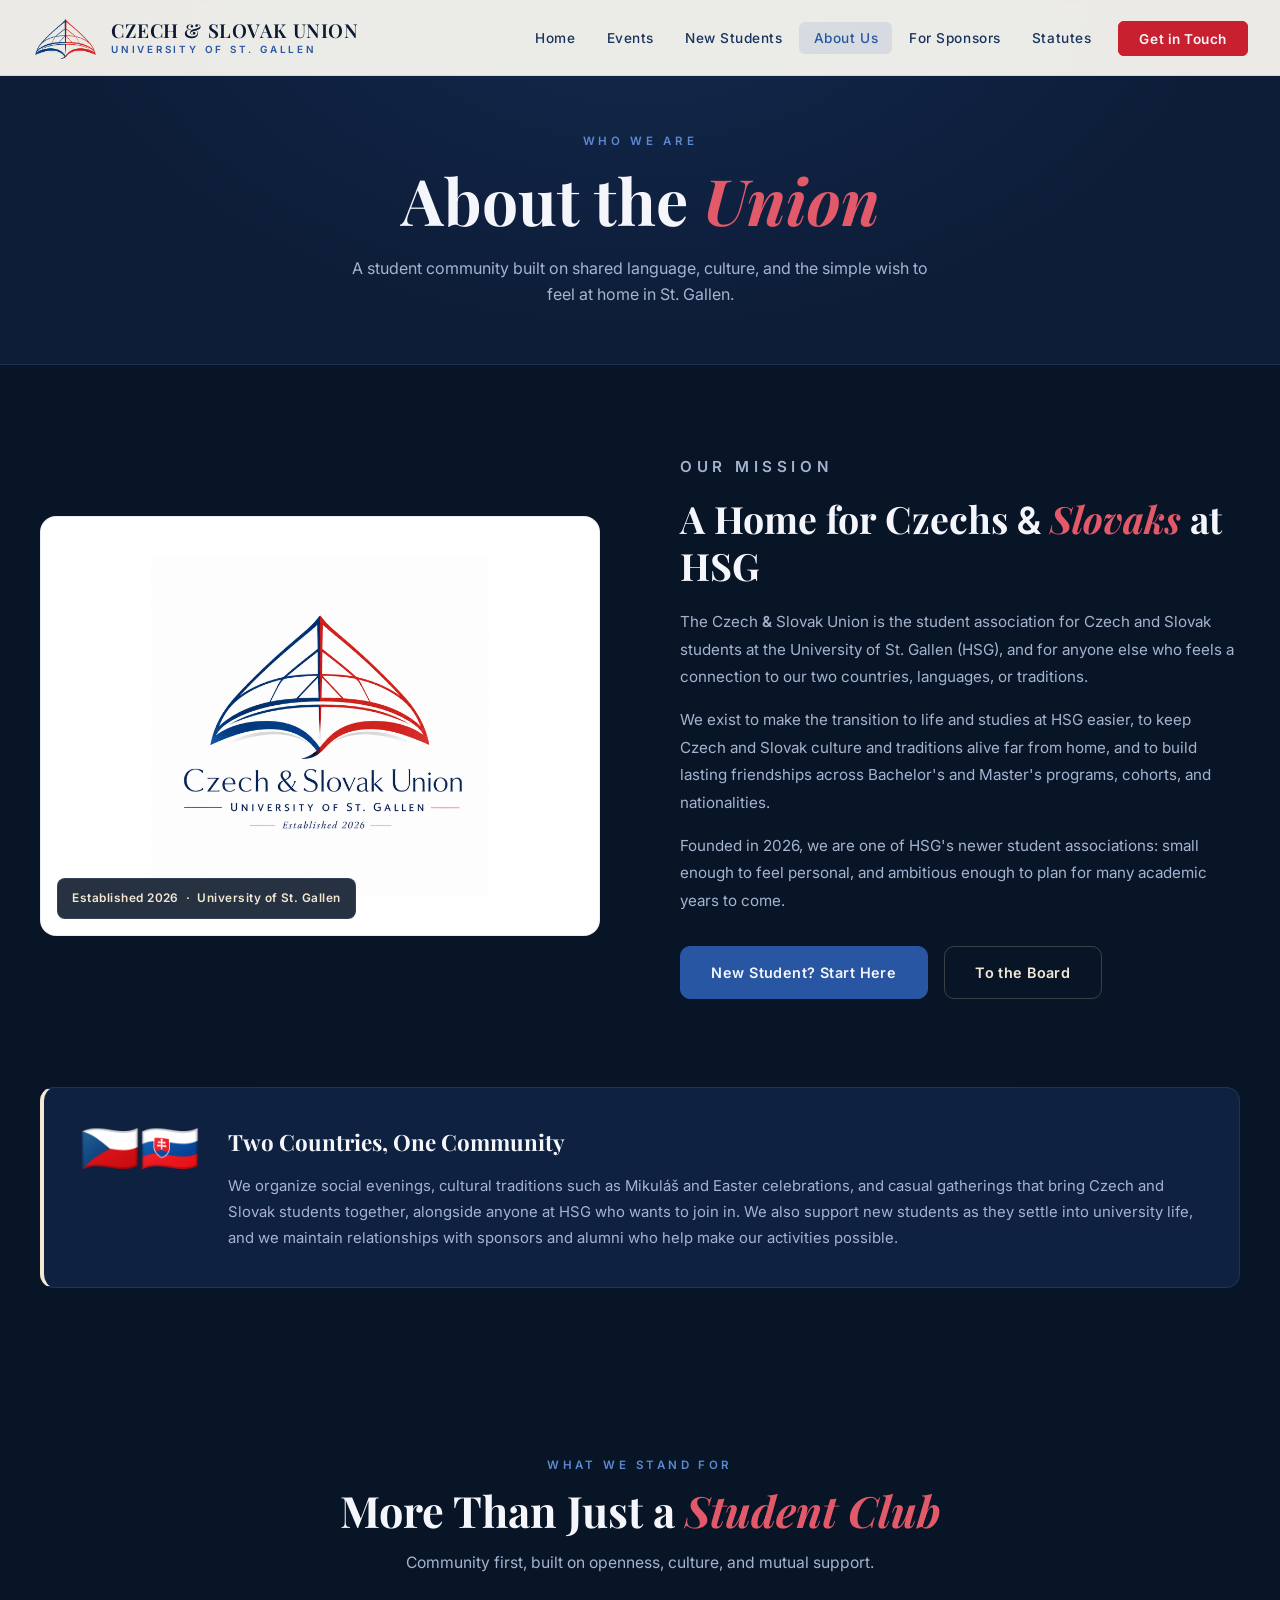
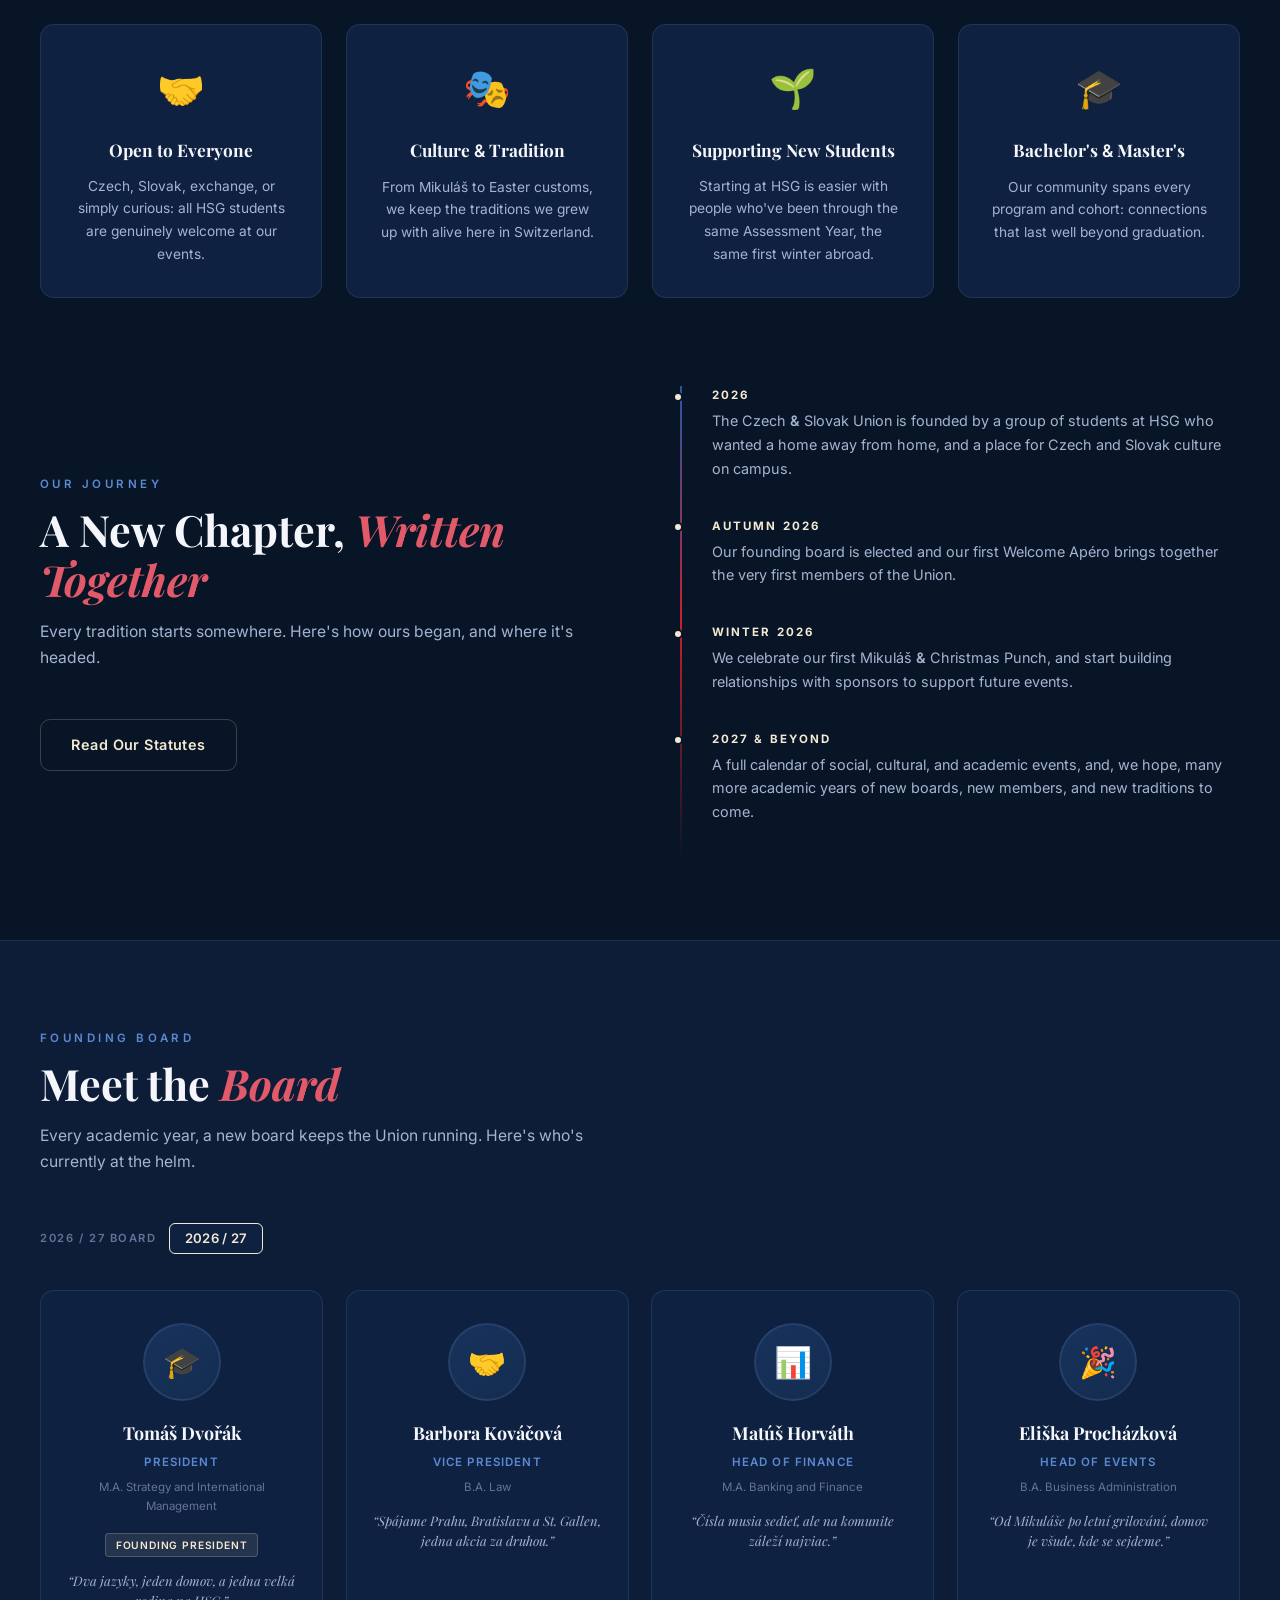
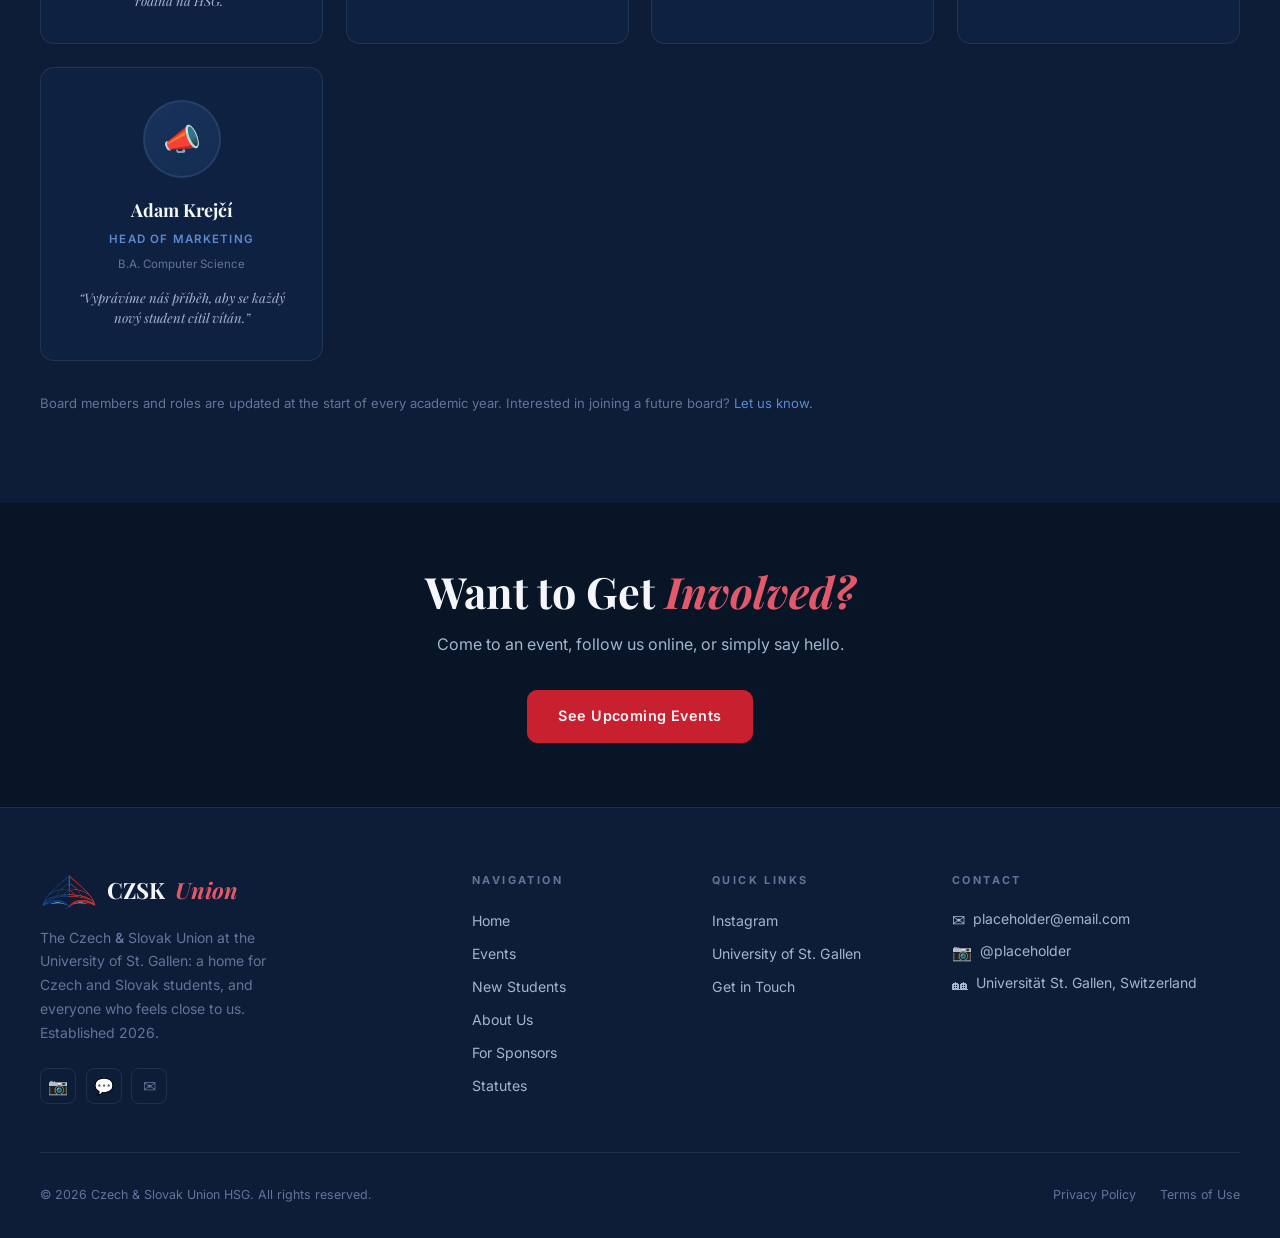
==== commit 461412c7: "email and instagram mas a placeholder" ====
--- a/about.html
+++ b/about.html
@@ -6,10 +6,11 @@
   <title>About Us &middot; Czech &amp; Slovak Union HSG</title>
   <meta name="description" content="Learn about the Czech & Slovak Union at the University of St. Gallen and meet the board." />
   <link rel="icon" href="assets/czech_slovak_union_dome_transparent_FavIcon.png" type="image/png" />
-  <link rel="stylesheet" href="css/style.css?v=3" />
+  <link rel="stylesheet" href="css/style.css?v=4" />
 </head>
 <body class="page-about">
 
+  
   <!-- NAV -->
   <nav class="nav">
     <a href="index.html" class="nav-logo">
@@ -233,8 +234,8 @@
       </div>
       <div class="footer-col">
         <h4>Contact</h4>
-        <div class="footer-contact-item"><span class="contact-icon">&#9993;</span> info@czskhsg.ch</div>
-        <div class="footer-contact-item"><span class="contact-icon">&#128247;</span> @czskhsg</div>
+        <div class="footer-contact-item"><span class="contact-icon">&#9993;</span> placeholder@email.com</div>
+        <div class="footer-contact-item"><span class="contact-icon">&#128247;</span> @placeholder</div>
         <div class="footer-contact-item"><span class="contact-icon">&#127960;</span> Universität St. Gallen, Switzerland</div>
       </div>
     </div>
--- a/css/style.css
+++ b/css/style.css
@@ -945,7 +945,12 @@
 }
 @media (max-width: 768px) {
   :root { --nav-h: 62px; }
-  .nav { background: #faf8f2; backdrop-filter: none; }
+  .nav { background: #faf8f2; backdrop-filter: none; padding: 0 1rem; }
+  .nav-logo { gap: 0.5rem; min-width: 0; }
+  .nav-logo img { height: 32px; }
+  .nav-logo-text { font-size: 0.8rem !important; }
+  .nav-logo-text span { font-size: 0.5rem !important; letter-spacing: 0.16em; margin-top: 0.1rem; }
+  .nav-toggle { flex-shrink: 0; }
   .event-grid  { grid-template-columns: 1fr; }
   .board-grid  { grid-template-columns: repeat(2, 1fr); }
   .form-row { grid-template-columns: 1fr; }
@@ -960,4 +965,7 @@
 @media (max-width: 480px) {
   .board-grid { grid-template-columns: 1fr; }
   .stats-grid { grid-template-columns: 1fr 1fr; }
-}
+  .nav-logo-text { font-size: 0.68rem !important; }
+  .nav-logo-text span { display: none; }
+  .nav-logo img { height: 28px; }
+}
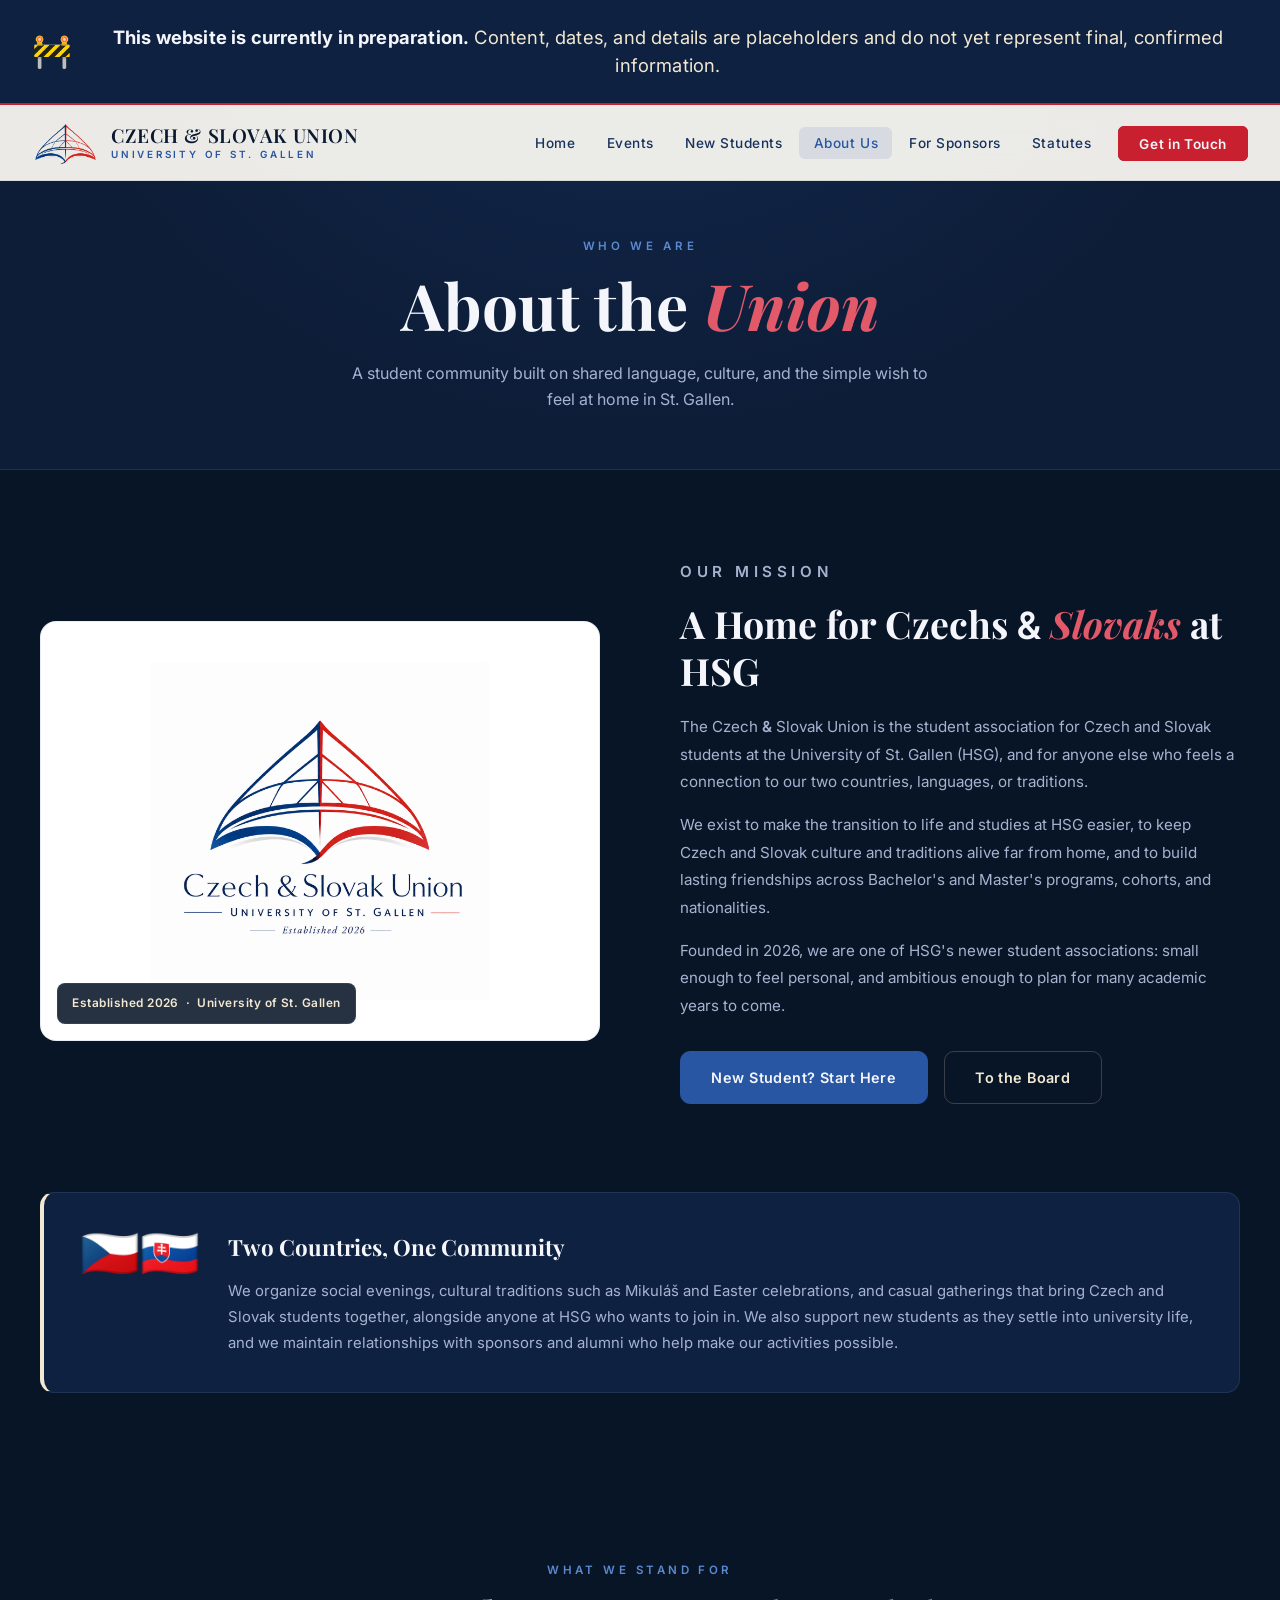
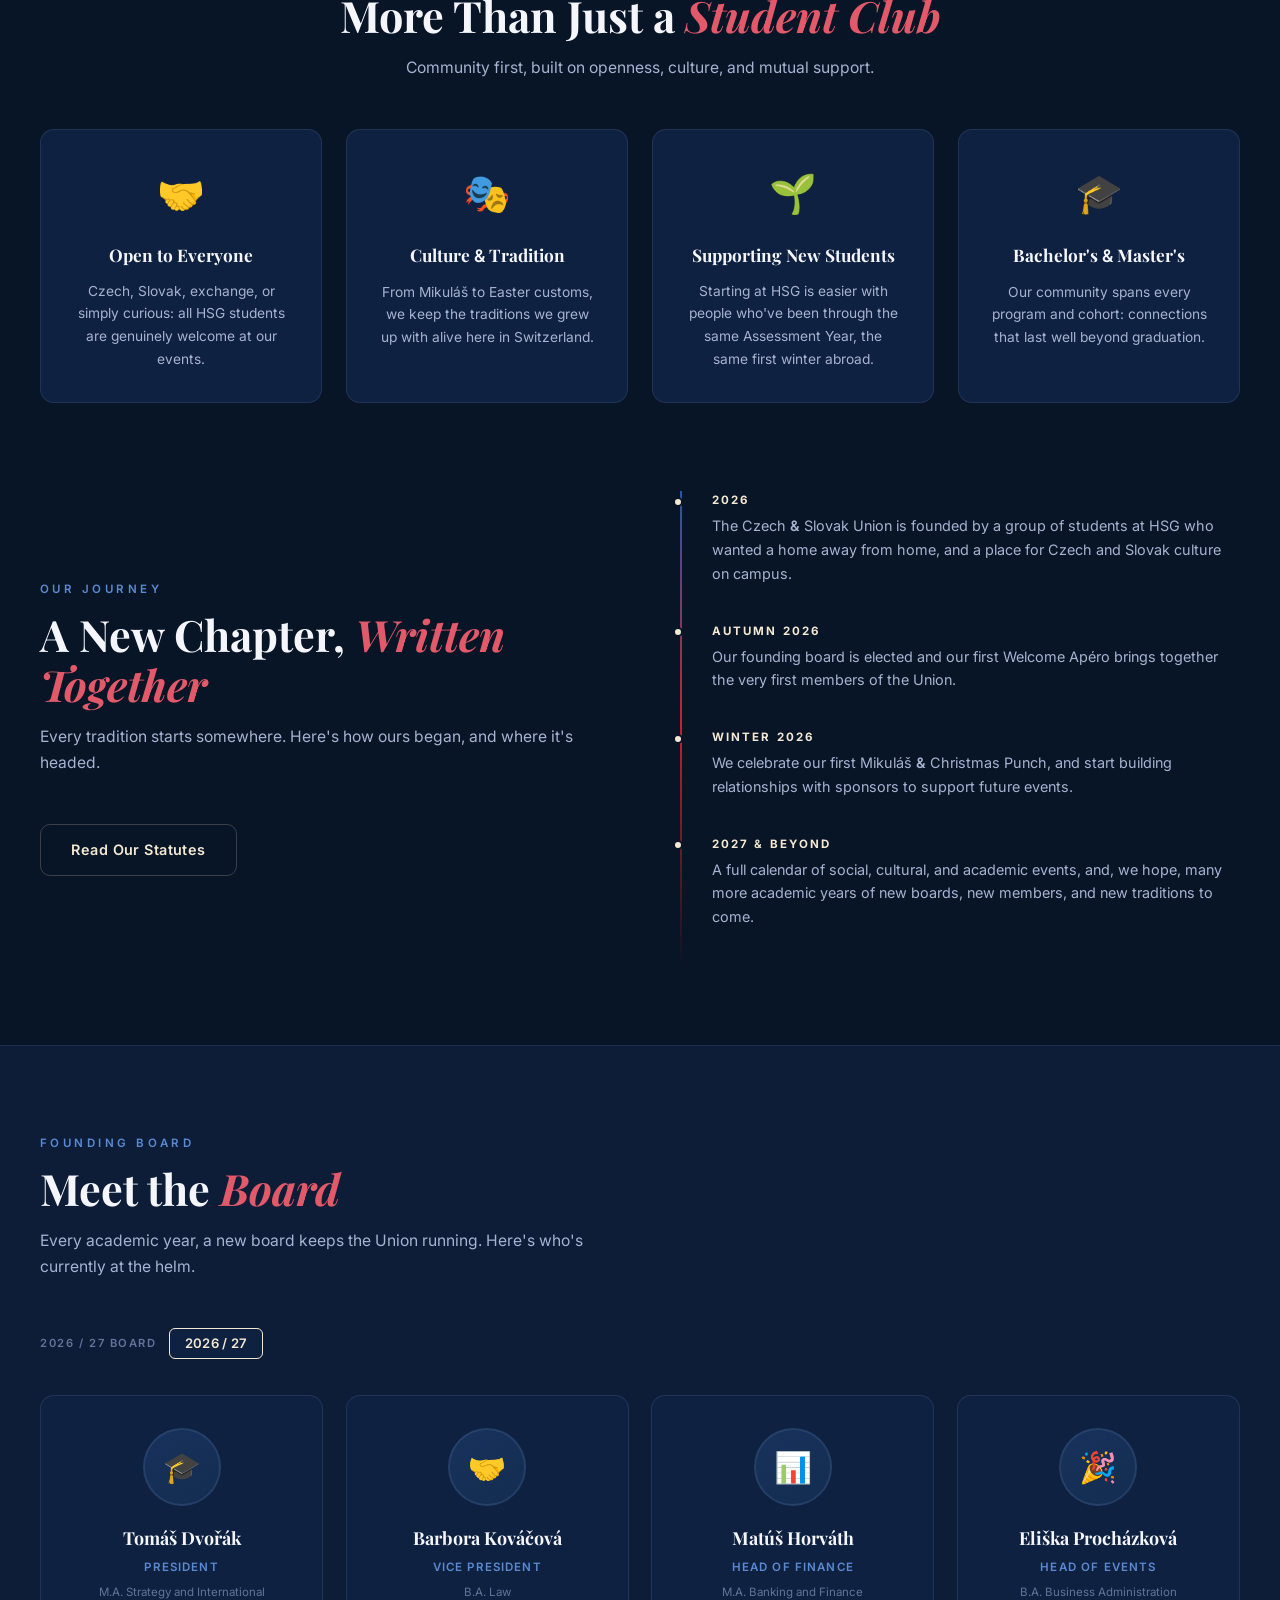
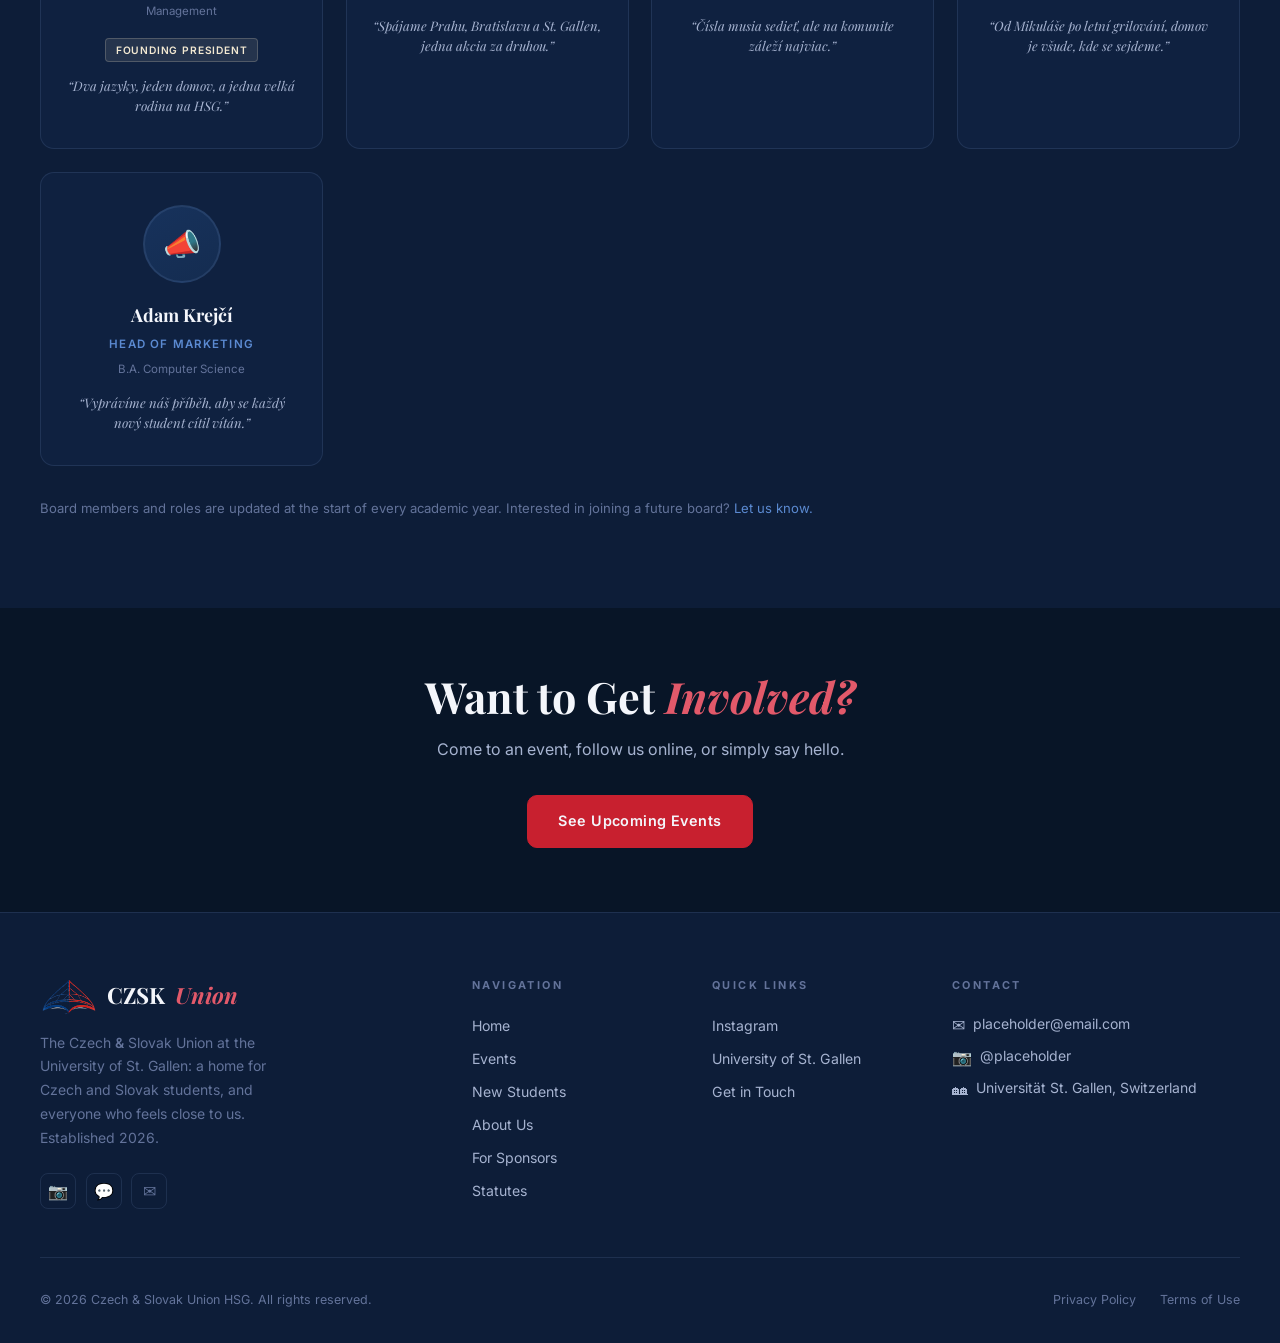
==== commit ed561a1a: "construction bann" ====
--- a/about.html
+++ b/about.html
@@ -9,6 +9,12 @@
   <link rel="stylesheet" href="css/style.css?v=4" />
 </head>
 <body class="page-about">
+
+  <!-- IN-PREPARATION NOTICE -->
+  <div class="top-notice" id="top-notice">
+    <span class="notice-icon">🚧</span>
+    <p><strong>This website is currently in preparation.</strong> Content, dates, and details are placeholders and do not yet represent final, confirmed information.</p>
+  </div>
 
   
   <!-- NAV -->
--- a/css/style.css
+++ b/css/style.css
@@ -44,9 +44,27 @@
 ul   { list-style: none; }
 button { cursor: pointer; font-family: inherit; }
 
+/* ---- Top Notice (site in preparation) ---- */
+.top-notice {
+  position: fixed; top: 0; left: 0; right: 0; z-index: 10001;
+  display: flex; align-items: center; justify-content: center; gap: 1rem;
+  padding: 1.5rem 2rem; text-align: center;
+  background: var(--navy-2); border-bottom: 2px solid var(--red);
+}
+.top-notice .notice-icon { font-size: 2rem; flex-shrink: 0; }
+.top-notice p {
+  margin: 0; font-size: 1.15rem; line-height: 1.5;
+  color: var(--cream-light); letter-spacing: 0.01em;
+}
+.top-notice strong { color: var(--white); }
+@media (max-width: 768px) {
+  .top-notice { padding: 1.1rem 1.25rem; gap: 0.6rem; }
+  .top-notice .notice-icon { font-size: 1.4rem; }
+  .top-notice p { font-size: 0.85rem; line-height: 1.45; }
+}
 /* ---- Navigation ---- */
 .nav {
-  position: fixed; top: 0; left: 0; right: 0; z-index: 10000;
+  position: fixed; top: var(--notice-h, 0px); left: 0; right: 0; z-index: 10000;
   height: var(--nav-h);
   display: flex; align-items: center;
   padding: 0 2rem;
@@ -389,7 +407,7 @@
 
 /* ---- Page hero ---- */
 .page-hero {
-  padding: calc(var(--nav-h) + 3.5rem) 2rem 3.5rem;
+  padding: calc(var(--nav-h) + var(--notice-h, 0px) + 3.5rem) 2rem 3.5rem;
   background: var(--bg-2);
   border-bottom: 1px solid var(--border);
   text-align: center; position: relative; overflow: hidden;
